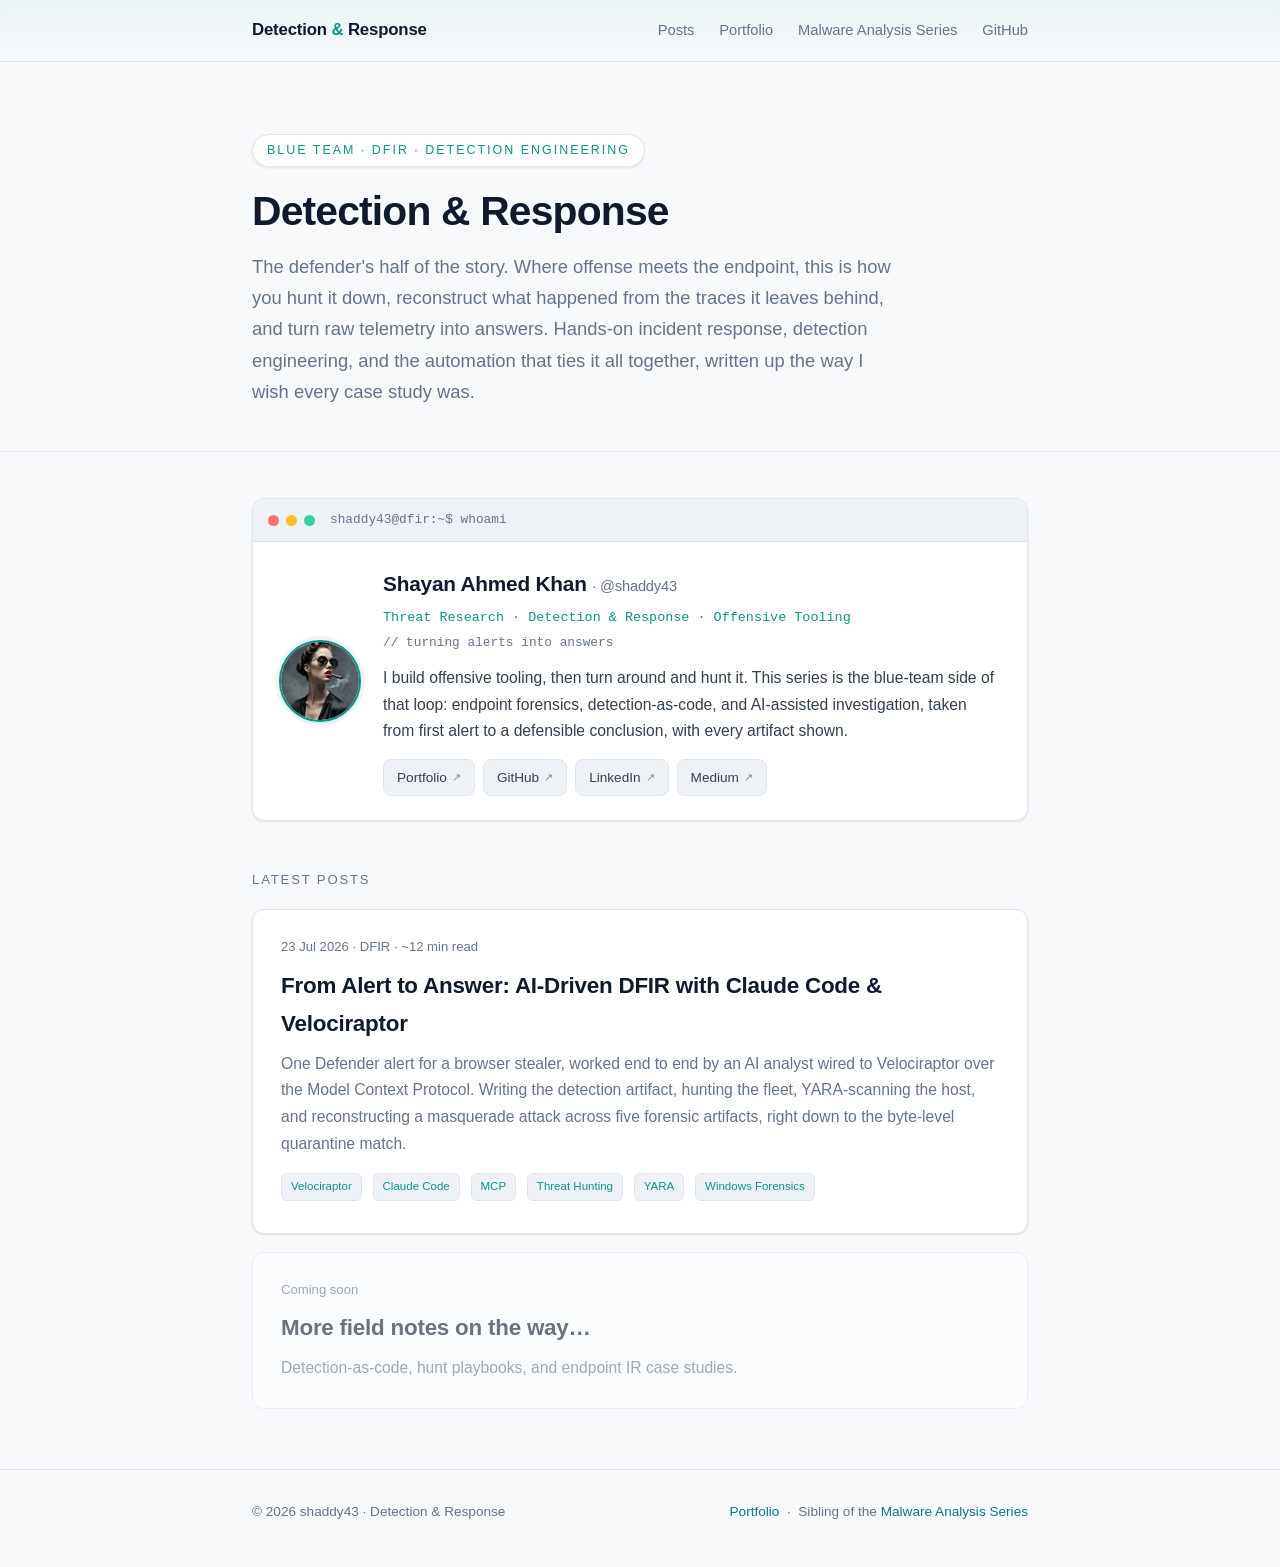
==== index.html @ 951e604f "Detection & Response - initial state" ====
<!DOCTYPE html>
<html lang="en">
<head>
  <meta charset="UTF-8" />
  <meta name="viewport" content="width=device-width, initial-scale=1.0" />
  <title>Detection &amp; Response</title>
  <meta name="description" content="The defender's field notes: hands-on DFIR, threat hunting, and detection engineering, from alert to answer." />
  <link rel="stylesheet" href="assets/style.css" />
  <link rel="icon" href="data:image/svg+xml,%3Csvg xmlns='http://www.w3.org/2000/svg' viewBox='0 0 100 100'%3E%3Ctext y='.9em' font-size='90'%3E%F0%9F%9B%A1%EF%B8%8F%3C/text%3E%3C/svg%3E" />
</head>
<body>
  <header class="site-header">
    <div class="wrap">
      <span class="brand">Detection <span class="dot">&amp;</span> Response</span>
      <nav class="nav">
        <a href="#posts">Posts</a>
        <a href="https://shaddy43.github.io" target="_blank" rel="noopener">Portfolio</a>
        <a href="https://shaddy43.github.io/MalwareAnalysisSeries/" target="_blank" rel="noopener">Malware Analysis Series</a>
        <a href="https://github.com/shaddy43" target="_blank" rel="noopener">GitHub</a>
      </nav>
    </div>
  </header>

  <section class="hero">
    <div class="wrap">
      <span class="eyebrow">Blue Team · DFIR · Detection Engineering</span>
      <h1>Detection &amp; Response</h1>
      <p>
        The defender's half of the story. Where offense meets the endpoint, this is how you hunt it
        down, reconstruct what happened from the traces it leaves behind, and turn raw telemetry into
        answers. Hands-on incident response, detection engineering, and the automation that ties it
        all together, written up the way I wish every case study was.
      </p>
    </div>
  </section>

  <main class="wrap" id="posts">

    <section class="whoami">
      <div class="card">
        <div class="termbar">
          <span class="dot r"></span><span class="dot y"></span><span class="dot gr"></span>
          <span class="label">shaddy43@dfir:~$ whoami</span>
        </div>
        <div class="body">
          <img class="avatar" src="assets/avatar.gif" alt="Animated avatar of shaddy43" width="82" height="82" decoding="async" />
          <div class="who-main">
            <h2 class="name">Shayan Ahmed Khan <span class="handle">· @shaddy43</span></h2>
            <p class="role">Threat Research · Detection &amp; Response · Offensive Tooling</p>
            <p class="tagline">// turning alerts into answers</p>
            <p class="bio">
              I build offensive tooling, then turn around and hunt it. This series is the blue-team
              side of that loop: endpoint forensics, detection-as-code, and AI-assisted investigation,
              taken from first alert to a defensible conclusion, with every artifact shown.
            </p>
            <div class="socials">
              <a class="social" href="https://shaddy43.github.io" target="_blank" rel="noopener">Portfolio <span class="ext">↗</span></a>
              <a class="social" href="https://github.com/shaddy43" target="_blank" rel="noopener">GitHub <span class="ext">↗</span></a>
              <a class="social" href="https://www.linkedin.com/in/shayan-ahmed-khan-517168120/" target="_blank" rel="noopener">LinkedIn <span class="ext">↗</span></a>
              <a class="social" href="https://medium.com/@shaddy43" target="_blank" rel="noopener">Medium <span class="ext">↗</span></a>
            </div>
          </div>
        </div>
      </div>
    </section>

    <p class="section-title">Latest Posts</p>

    <a class="post-card" href="posts/from-alert-to-answer.html">
      <div class="pmeta">23 Jul 2026 · DFIR · ~12 min read</div>
      <h3>From Alert to Answer: AI-Driven DFIR with Claude Code &amp; Velociraptor</h3>
      <p>
        One Defender alert for a browser stealer, worked end to end by an AI analyst wired to
        Velociraptor over the Model Context Protocol. Writing the detection artifact, hunting the
        fleet, YARA-scanning the host, and reconstructing a masquerade attack across five forensic
        artifacts, right down to the byte-level quarantine match.
      </p>
      <div class="tags">
        <span class="tag">Velociraptor</span>
        <span class="tag">Claude Code</span>
        <span class="tag">MCP</span>
        <span class="tag">Threat Hunting</span>
        <span class="tag">YARA</span>
        <span class="tag">Windows Forensics</span>
      </div>
    </a>

    <div class="post-card disabled">
      <div class="pmeta">Coming soon</div>
      <h3>More field notes on the way…</h3>
      <p>Detection-as-code, hunt playbooks, and endpoint IR case studies.</p>
    </div>
  </main>

  <footer class="site-footer">
    <div class="wrap">
      <span>© 2026 shaddy43 · Detection &amp; Response</span>
      <span><a href="https://shaddy43.github.io" target="_blank" rel="noopener">Portfolio</a> &nbsp;·&nbsp; Sibling of the <a href="https://shaddy43.github.io/MalwareAnalysisSeries/" target="_blank" rel="noopener">Malware Analysis Series</a></span>
    </div>
  </footer>
</body>
</html>
---- assets/style.css ----
/* Detection & Response — shared stylesheet (light theme) */
:root {
  --bg:        #f7f9fb;
  --bg-panel:  #ffffff;
  --bg-code:   #eef2f7;
  --border:    #dfe5ec;
  --text:      #33404f;
  --text-dim:  #64748b;
  --heading:   #0f1b2d;
  --accent:    #0d9488;
  --accent-2:  #b45309;
  --red:       #dc2626;
  --green:     #059669;
  --link:      #0e7490;
  --shadow:    0 1px 2px rgba(16,24,40,0.04), 0 1px 3px rgba(16,24,40,0.06);
  --shadow-lg: 0 6px 18px rgba(16,24,40,0.10);
  --radius:    12px;
  --maxw:      820px;
}

* { box-sizing: border-box; }

html { scroll-behavior: smooth; }

body {
  margin: 0;
  background: var(--bg);
  color: var(--text);
  font-family: -apple-system, BlinkMacSystemFont, "Segoe UI", Roboto, Helvetica, Arial, sans-serif;
  font-size: 17px;
  line-height: 1.7;
  -webkit-font-smoothing: antialiased;
}

a { color: var(--link); text-decoration: none; }
a:hover { text-decoration: underline; }
a:focus-visible { outline: 2px solid var(--accent); outline-offset: 2px; border-radius: 3px; }

code, pre, .mono {
  font-family: "JetBrains Mono", "SFMono-Regular", Consolas, "Liberation Mono", Menlo, monospace;
}

/* ---------- Layout ---------- */
.wrap { max-width: var(--maxw); margin: 0 auto; padding: 0 22px; }

.site-header {
  border-bottom: 1px solid var(--border);
  background: linear-gradient(180deg, rgba(13,148,136,0.05), transparent);
  position: sticky; top: 0; z-index: 10;
  backdrop-filter: saturate(180%) blur(8px);
  background-color: rgba(247,249,251,0.85);
}
.site-header .wrap {
  display: flex; align-items: center; justify-content: space-between;
  padding-top: 16px; padding-bottom: 16px;
}
.brand { font-weight: 700; color: var(--heading); letter-spacing: -0.01em; font-size: 1.05rem; }
.brand .dot { color: var(--accent); }
.nav a { color: var(--text-dim); margin-left: 20px; font-size: 0.92rem; }
.nav a:hover { color: var(--accent); text-decoration: none; }

/* ---------- Hero (index) ---------- */
.hero { padding: 72px 0 44px; border-bottom: 1px solid var(--border); }
.eyebrow {
  display: inline-block; font-size: 0.78rem; letter-spacing: 0.16em; text-transform: uppercase;
  color: var(--accent); border: 1px solid var(--border); border-radius: 999px;
  padding: 5px 14px; margin-bottom: 22px; background: var(--bg-panel); box-shadow: var(--shadow);
}
.hero h1 { font-size: 2.55rem; line-height: 1.12; margin: 0 0 16px; color: var(--heading); letter-spacing: -0.02em; text-wrap: balance; }
.hero p { font-size: 1.15rem; color: var(--text-dim); max-width: 640px; margin: 0; }

/* ---------- Whoami ---------- */
.whoami { margin: 46px 0 6px; }
.whoami .card {
  background: var(--bg-panel); border: 1px solid var(--border);
  border-radius: var(--radius); box-shadow: var(--shadow); overflow: hidden;
}
.termbar {
  display: flex; align-items: center; gap: 7px; padding: 10px 15px;
  background: #eef2f7; border-bottom: 1px solid var(--border);
}
.termbar .dot { width: 11px; height: 11px; border-radius: 50%; }
.termbar .r { background: #f87171; }
.termbar .y { background: #fbbf24; }
.termbar .gr { background: #34d399; }
.termbar .label {
  margin-left: 8px; font-family: "JetBrains Mono", "SFMono-Regular", Consolas, monospace;
  font-size: 0.8rem; color: var(--text-dim);
}
.whoami .body { display: flex; gap: 22px; padding: 24px 26px; align-items: center; }
.avatar {
  flex: 0 0 auto; width: 82px; height: 82px; border-radius: 50%;
  object-fit: cover; background: var(--bg-code);
  border: 2px solid var(--accent);
  box-shadow: var(--shadow), 0 0 0 4px rgba(13,148,136,0.08);
}
.who-main { min-width: 0; }
.who-main .name { margin: 0; font-size: 1.3rem; color: var(--heading); letter-spacing: -0.01em; }
.who-main .handle { color: var(--text-dim); font-weight: 500; font-size: 0.92rem; }
.who-main .role {
  margin: 6px 0 2px; color: var(--accent);
  font-family: "JetBrains Mono", "SFMono-Regular", Consolas, monospace; font-size: 0.84rem;
}
.who-main .tagline {
  margin: 0 0 11px; color: var(--text-dim);
  font-family: "JetBrains Mono", "SFMono-Regular", Consolas, monospace; font-size: 0.8rem;
}
.who-main .bio { margin: 0 0 14px; font-size: 0.98rem; color: var(--text); }
.socials { display: flex; flex-wrap: wrap; gap: 8px; }
.social {
  display: inline-flex; align-items: center; gap: 5px; font-size: 0.85rem;
  padding: 6px 13px; border: 1px solid var(--border); border-radius: 8px;
  color: var(--text); background: var(--bg-code);
  transition: border-color .15s ease, color .15s ease, transform .15s ease;
}
.social:hover { border-color: var(--accent); color: var(--accent); text-decoration: none; transform: translateY(-1px); }
.social .ext { opacity: .55; font-size: 0.82em; }
@media (max-width: 640px) {
  .whoami .body { flex-direction: column; align-items: flex-start; gap: 16px; }
}

/* ---------- Post list ---------- */
.section-title {
  font-size: 0.82rem; letter-spacing: 0.14em; text-transform: uppercase; color: var(--text-dim);
  margin: 48px 0 18px;
}
.post-card {
  display: block; background: var(--bg-panel); border: 1px solid var(--border);
  border-radius: var(--radius); padding: 26px 28px; margin-bottom: 18px; box-shadow: var(--shadow);
  transition: border-color .15s ease, transform .15s ease, box-shadow .15s ease;
}
.post-card:hover { border-color: var(--accent); text-decoration: none; transform: translateY(-2px); box-shadow: var(--shadow-lg); }
.post-card .pmeta { font-size: 0.82rem; color: var(--text-dim); margin-bottom: 8px; }
.post-card h3 { margin: 0 0 8px; color: var(--heading); font-size: 1.4rem; letter-spacing: -0.01em; }
.post-card p { margin: 0; color: var(--text-dim); font-size: 0.98rem; }
.post-card.disabled { opacity: 0.6; pointer-events: none; box-shadow: none; }

.tags { margin-top: 14px; }
.tag {
  display: inline-block; font-size: 0.72rem; color: var(--accent);
  border: 1px solid var(--border); border-radius: 6px; padding: 3px 9px;
  margin: 0 6px 6px 0; background: var(--bg-code); font-family: inherit;
}

/* ---------- Article ---------- */
.article { padding: 48px 0 40px; }
.hero-figure {
  margin: 0 0 34px; border-radius: var(--radius); overflow: hidden;
  border: 1px solid var(--border); box-shadow: var(--shadow-lg); line-height: 0;
}
.hero-figure img { display: block; width: 100%; height: auto; }
.fig { margin: 32px 0; }
.fig img {
  display: block; width: 100%; height: auto; background: var(--bg-panel);
  border: 1px solid var(--border); border-radius: var(--radius); box-shadow: var(--shadow);
}
.fig figcaption {
  margin-top: 10px; font-size: 0.85rem; color: var(--text-dim);
  text-align: center; font-style: italic; line-height: 1.5;
}
.article .post-head { margin-bottom: 36px; border-bottom: 1px solid var(--border); padding-bottom: 28px; }
.article .post-head .pmeta { color: var(--text-dim); font-size: 0.9rem; margin-bottom: 14px; }
.article h1 { font-size: 2.2rem; line-height: 1.18; margin: 0 0 10px; color: var(--heading); letter-spacing: -0.02em; text-wrap: balance; }
.article .lede { font-size: 1.12rem; color: var(--text-dim); font-style: italic; margin: 0; }

.article h2 {
  font-size: 1.5rem; color: var(--heading); margin: 46px 0 14px; letter-spacing: -0.01em;
  padding-top: 8px; text-wrap: balance;
}
.article h3 { font-size: 1.18rem; color: var(--accent); margin: 34px 0 12px; }
.article p { margin: 0 0 18px; }
.article ul, .article ol { margin: 0 0 18px; padding-left: 22px; }
.article li { margin-bottom: 8px; }
.article strong { color: var(--heading); }
.article hr { border: none; border-top: 1px solid var(--border); margin: 40px 0; }

/* inline code */
.article :not(pre) > code {
  background: var(--bg-code); border: 1px solid var(--border); border-radius: 5px;
  padding: 1px 6px; font-size: 0.86em; color: #0b7c72;
}

/* code blocks */
.article pre {
  background: var(--bg-code); border: 1px solid var(--border); border-radius: var(--radius);
  padding: 18px 20px; overflow-x: auto; font-size: 0.85rem; line-height: 1.55;
  margin: 0 0 22px; color: #334155;
}
.article pre code { background: none; border: none; padding: 0; color: inherit; }

/* blockquote / callout */
.article blockquote {
  margin: 0 0 22px; padding: 16px 20px; background: var(--bg-panel);
  border: 1px solid var(--border); border-left: 3px solid var(--accent);
  border-radius: 0 var(--radius) var(--radius) 0; color: var(--text); box-shadow: var(--shadow);
}
.article blockquote p:last-child { margin-bottom: 0; }
.callout {
  background: #fffaf2; border: 1px solid #f2e2c9; border-left: 3px solid var(--accent-2);
  border-radius: 0 var(--radius) var(--radius) 0; padding: 16px 20px; margin: 0 0 22px;
}
.callout .label { color: var(--accent-2); font-weight: 700; font-size: 0.82rem; letter-spacing: 0.08em; text-transform: uppercase; }

/* tables */
.table-scroll { overflow-x: auto; margin: 0 0 22px; border-radius: var(--radius); box-shadow: var(--shadow); }
.article table { border-collapse: collapse; width: 100%; font-size: 0.9rem; background: var(--bg-panel); }
.article th, .article td { text-align: left; padding: 9px 13px; border: 1px solid var(--border); }
.article th { background: #f0f4f8; color: var(--heading); font-weight: 600; white-space: nowrap; }
.article td { font-variant-numeric: tabular-nums; }
.article tbody tr:nth-child(even), .article tr:nth-child(even) { background: rgba(16,24,40,0.018); }

.back-link { display: inline-block; margin: 8px 0 0; color: var(--text-dim); font-size: 0.9rem; }
.back-link:hover { color: var(--accent); text-decoration: none; }

/* ---------- Footer ---------- */
.site-footer {
  border-top: 1px solid var(--border); margin-top: 60px; padding: 30px 0 44px;
  color: var(--text-dim); font-size: 0.85rem;
}
.site-footer .wrap { display: flex; justify-content: space-between; flex-wrap: wrap; gap: 10px; }

/* ---------- Responsive ---------- */
@media (max-width: 640px) {
  body { font-size: 16px; }
  .hero h1 { font-size: 2rem; }
  .article h1 { font-size: 1.7rem; }
  .site-header .wrap { flex-direction: column; gap: 10px; align-items: flex-start; }
  .nav a { margin-left: 0; margin-right: 18px; }
}
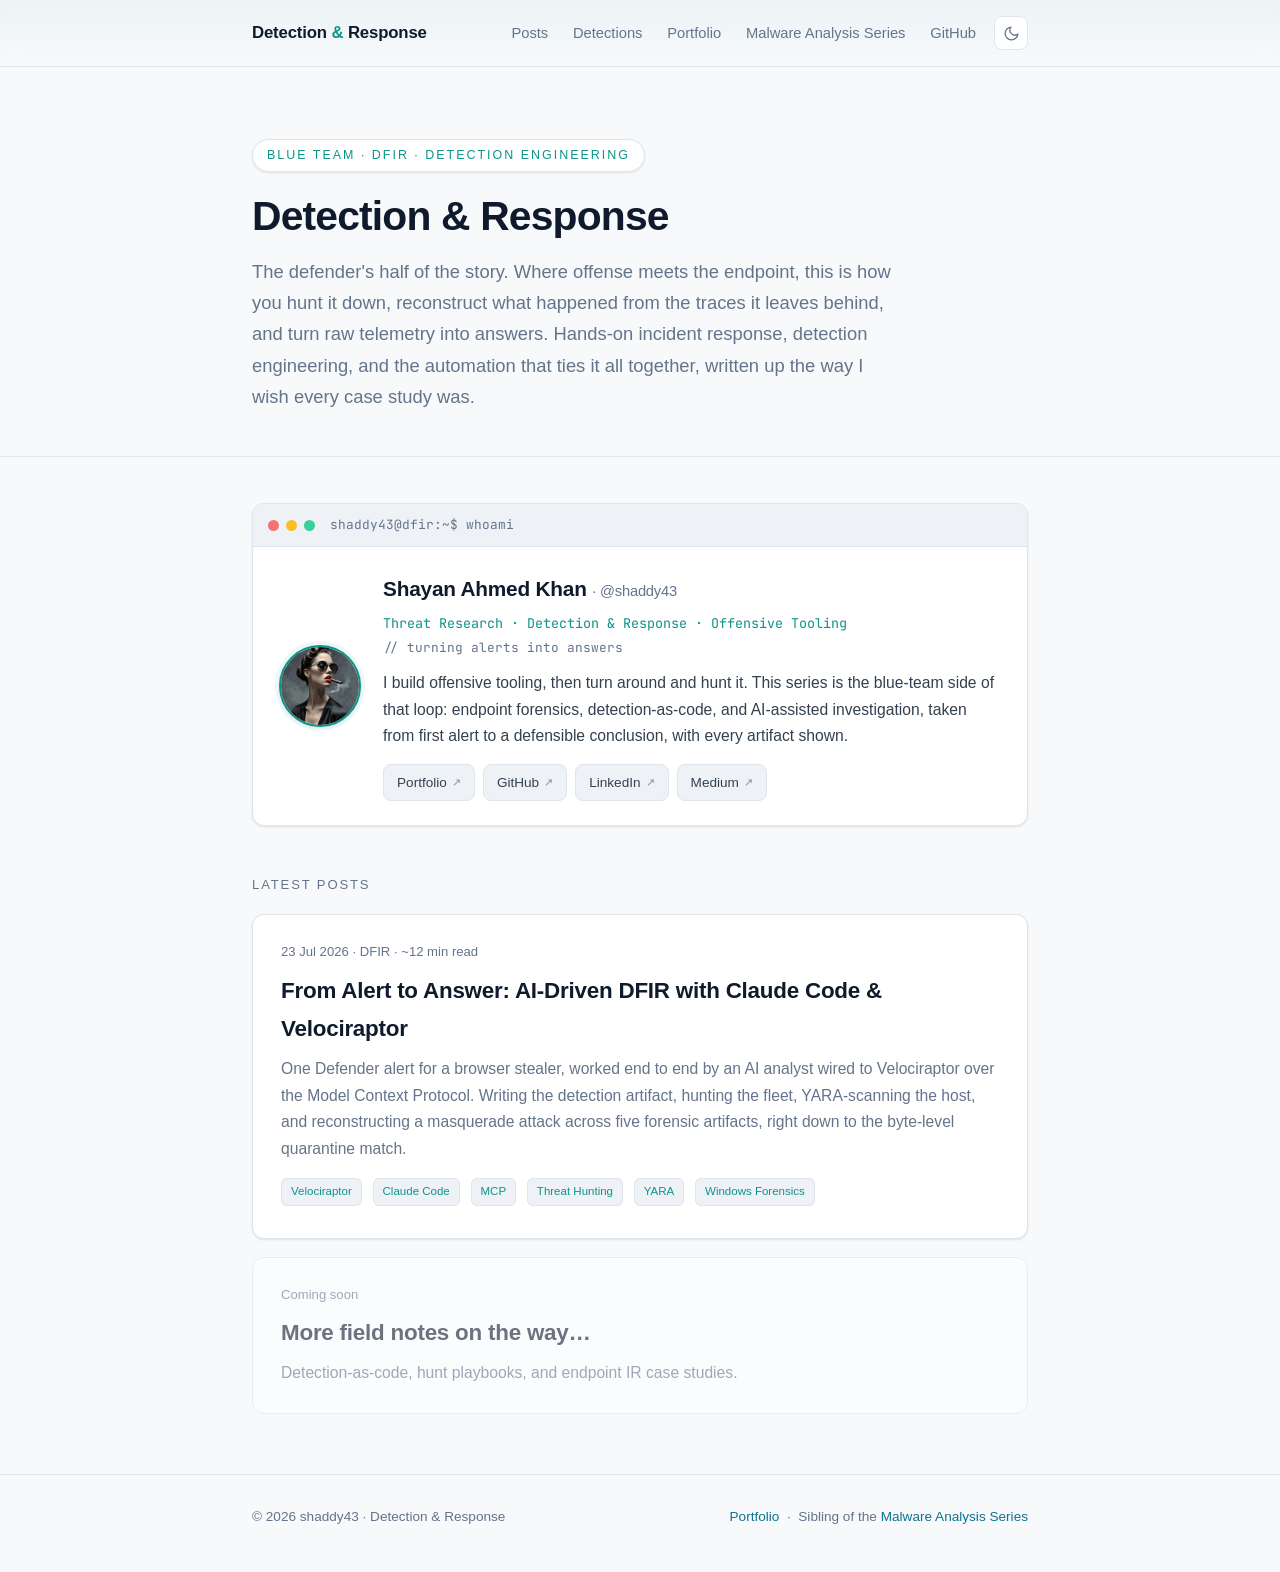
==== commit e0699d9d: "Add dark mode, social metadata, self-hosted font, and detection files Five fixes plus a repository l" ====
--- a/index.html
+++ b/index.html
@@ -5,19 +5,80 @@
   <meta name="viewport" content="width=device-width, initial-scale=1.0" />
   <title>Detection &amp; Response</title>
   <meta name="description" content="The defender's field notes: hands-on DFIR, threat hunting, and detection engineering, from alert to answer." />
-  <link rel="stylesheet" href="assets/style.css" />
+  <meta name="author" content="Shayan Ahmed Khan" />
+  <link rel="canonical" href="https://shaddy43.github.io/DetectionAndResponse/" />
+
+  <!-- Social preview -->
+  <meta property="og:type" content="website" />
+  <meta property="og:site_name" content="Detection &amp; Response" />
+  <meta property="og:title" content="Detection &amp; Response" />
+  <meta property="og:description" content="The defender's field notes: hands-on DFIR, threat hunting, and detection engineering, from alert to answer." />
+  <meta property="og:url" content="https://shaddy43.github.io/DetectionAndResponse/" />
+  <meta property="og:image" content="https://shaddy43.github.io/DetectionAndResponse/assets/img/site/og-cover.png" />
+  <meta property="og:image:alt" content="The detection and response lifecycle: Sigma, YARA, hunts and forensics feeding an AI correlation core, then alert, analyse, contain, eradicate, recover." />
+  <meta property="og:image:width" content="1200" />
+  <meta property="og:image:height" content="630" />
+  <meta property="og:image:type" content="image/png" />
+  <meta name="twitter:card" content="summary_large_image" />
+  <meta name="twitter:title" content="Detection &amp; Response" />
+  <meta name="twitter:description" content="The defender's field notes: hands-on DFIR, threat hunting, and detection engineering, from alert to answer." />
+  <meta name="twitter:image" content="https://shaddy43.github.io/DetectionAndResponse/assets/img/site/og-cover.png" />
+
+  <meta name="theme-color" content="#f7f9fb" media="(prefers-color-scheme: light)" />
+  <meta name="theme-color" content="#0e131a" media="(prefers-color-scheme: dark)" />
+
+  <link rel="preload" href="assets/fonts/jetbrains-mono-latin.woff2" as="font" type="font/woff2" crossorigin />
+  <link rel="stylesheet" href="assets/css/style.css" />
   <link rel="icon" href="data:image/svg+xml,%3Csvg xmlns='http://www.w3.org/2000/svg' viewBox='0 0 100 100'%3E%3Ctext y='.9em' font-size='90'%3E%F0%9F%9B%A1%EF%B8%8F%3C/text%3E%3C/svg%3E" />
+
+  <!-- Applies a saved theme choice before first paint, so there's no flash. -->
+  <script>
+    try {
+      var t = localStorage.getItem('dr-theme');
+      if (t === 'dark' || t === 'light') document.documentElement.setAttribute('data-theme', t);
+    } catch (e) {}
+  </script>
+  <script src="assets/js/site.js" defer></script>
+
+  <script type="application/ld+json">
+  {
+    "@context": "https://schema.org",
+    "@type": "Blog",
+    "name": "Detection & Response",
+    "description": "The defender's field notes: hands-on DFIR, threat hunting, and detection engineering, from alert to answer.",
+    "url": "https://shaddy43.github.io/DetectionAndResponse/",
+    "inLanguage": "en",
+    "author": {
+      "@type": "Person",
+      "name": "Shayan Ahmed Khan",
+      "alternateName": "shaddy43",
+      "url": "https://shaddy43.github.io",
+      "sameAs": [
+        "https://github.com/shaddy43",
+        "https://www.linkedin.com/in/shayan-ahmed-khan-517168120/",
+        "https://medium.com/@shaddy43"
+      ]
+    }
+  }
+  </script>
 </head>
 <body>
   <header class="site-header">
     <div class="wrap">
       <span class="brand">Detection <span class="dot">&amp;</span> Response</span>
-      <nav class="nav">
-        <a href="#posts">Posts</a>
-        <a href="https://shaddy43.github.io" target="_blank" rel="noopener">Portfolio</a>
-        <a href="https://shaddy43.github.io/MalwareAnalysisSeries/" target="_blank" rel="noopener">Malware Analysis Series</a>
-        <a href="https://github.com/shaddy43" target="_blank" rel="noopener">GitHub</a>
-      </nav>
+      <div class="header-right">
+        <nav class="nav" aria-label="Main">
+          <a href="#posts">Posts</a>
+          <a href="https://github.com/shaddy43/DetectionAndResponse/tree/main/detections" target="_blank" rel="noopener">Detections</a>
+          <a href="https://shaddy43.github.io" target="_blank" rel="noopener">Portfolio</a>
+          <a href="https://shaddy43.github.io/MalwareAnalysisSeries/" target="_blank" rel="noopener">Malware Analysis Series</a>
+          <a href="https://github.com/shaddy43" target="_blank" rel="noopener">GitHub</a>
+        </nav>
+        <button class="theme-toggle" type="button" aria-label="Switch to dark theme">
+          <svg class="icon-moon" viewBox="0 0 24 24" aria-hidden="true"><path d="M21 12.8A9 9 0 1 1 11.2 3a7 7 0 0 0 9.8 9.8z"/></svg>
+          <svg class="icon-sun" viewBox="0 0 24 24" aria-hidden="true"><circle cx="12" cy="12" r="4"/><path d="M12 2v2M12 20v2M4.9 4.9l1.4 1.4M17.7 17.7l1.4 1.4M2 12h2M20 12h2M4.9 19.1l1.4-1.4M17.7 6.3l1.4-1.4"/></svg>
+        </button>
+      </div>
     </div>
   </header>
 
@@ -34,7 +95,7 @@
     </div>
   </section>
 
-  <main class="wrap" id="posts">
+  <main class="wrap">
 
     <section class="whoami">
       <div class="card">
@@ -43,7 +104,7 @@
           <span class="label">shaddy43@dfir:~$ whoami</span>
         </div>
         <div class="body">
-          <img class="avatar" src="assets/avatar.gif" alt="Animated avatar of shaddy43" width="82" height="82" decoding="async" />
+          <img class="avatar" src="assets/img/site/avatar.gif" alt="Animated avatar of shaddy43" width="82" height="82" decoding="async" />
           <div class="who-main">
             <h2 class="name">Shayan Ahmed Khan <span class="handle">· @shaddy43</span></h2>
             <p class="role">Threat Research · Detection &amp; Response · Offensive Tooling</p>
@@ -64,10 +125,10 @@
       </div>
     </section>
 
-    <p class="section-title">Latest Posts</p>
+    <p class="section-title" id="posts">Latest Posts</p>
 
     <a class="post-card" href="posts/from-alert-to-answer.html">
-      <div class="pmeta">23 Jul 2026 · DFIR · ~12 min read</div>
+      <div class="pmeta"><time datetime="2026-07-23">23 Jul 2026</time> · DFIR · ~12 min read</div>
       <h3>From Alert to Answer: AI-Driven DFIR with Claude Code &amp; Velociraptor</h3>
       <p>
         One Defender alert for a browser stealer, worked end to end by an AI analyst wired to
--- a/assets/css/style.css
+++ b/assets/css/style.css
@@ -0,0 +1,392 @@
+/* Detection & Response — shared stylesheet */
+
+/* ---------- Fonts ---------- */
+/* JetBrains Mono, self-hosted variable subset (400–700 on one axis). */
+@font-face {
+  font-family: "JetBrains Mono";
+  font-style: normal;
+  font-weight: 400 700;
+  font-display: swap;
+  src: url("../fonts/jetbrains-mono-latin.woff2") format("woff2");
+  unicode-range: U+0000-00FF, U+0131, U+0152-0153, U+02BB-02BC, U+02C6, U+02DA, U+02DC,
+                 U+0304, U+0308, U+0329, U+2000-206F, U+20AC, U+2122, U+2191, U+2193,
+                 U+2212, U+2215, U+FEFF, U+FFFD;
+}
+@font-face {
+  font-family: "JetBrains Mono";
+  font-style: normal;
+  font-weight: 400 700;
+  font-display: swap;
+  src: url("../fonts/jetbrains-mono-latin-ext.woff2") format("woff2");
+  unicode-range: U+0100-02BA, U+02BD-02C5, U+02C7-02CC, U+02CE-02D7, U+02DD-02FF, U+0304,
+                 U+0308, U+0329, U+1D00-1DBF, U+1E00-1E9F, U+1EF2-1EFF, U+2020, U+20A0-20AB,
+                 U+20AD-20C0, U+2113, U+2C60-2C7F, U+A720-A7FF;
+}
+
+/* ---------- Theme tokens ---------- */
+:root {
+  --bg:        #f7f9fb;
+  --bg-panel:  #ffffff;
+  --bg-code:   #eef2f7;
+  --bg-termbar:#eef2f7;
+  --bg-thead:  #f0f4f8;
+  --border:    #dfe5ec;
+  --text:      #33404f;
+  --text-dim:  #64748b;
+  --heading:   #0f1b2d;
+  --accent:    #0d9488;
+  --accent-2:  #b45309;
+  --red:       #dc2626;
+  --green:     #059669;
+  --link:      #0e7490;
+  --code-ink:  #334155;
+  --code-inline: #0b7c72;
+  --callout-bg:     #fffaf2;
+  --callout-border: #f2e2c9;
+  --header-bg: rgba(247,249,251,0.85);
+  --stripe:    rgba(16,24,40,0.018);
+  --shadow:    0 1px 2px rgba(16,24,40,0.04), 0 1px 3px rgba(16,24,40,0.06);
+  --shadow-lg: 0 6px 18px rgba(16,24,40,0.10);
+  --radius:    12px;
+  --maxw:      820px;
+  --mono:      "JetBrains Mono", "SFMono-Regular", Consolas, "Liberation Mono", Menlo, monospace;
+  color-scheme: light;
+}
+
+/* Dark palette. Applied when the visitor's OS asks for dark, unless they have
+   explicitly chosen light via the header toggle (html[data-theme="light"]). */
+@media (prefers-color-scheme: dark) {
+  :root:not([data-theme="light"]) {
+    --bg:        #0e131a;
+    --bg-panel:  #151c26;
+    --bg-code:   #111823;
+    --bg-termbar:#1b2431;
+    --bg-thead:  #1b2431;
+    --border:    #26313f;
+    --text:      #c2ccd8;
+    --text-dim:  #8b98a8;
+    --heading:   #eef3f9;
+    --accent:    #2dd4bf;
+    --accent-2:  #fbbf24;
+    --red:       #f87171;
+    --green:     #34d399;
+    --link:      #5eead4;
+    --code-ink:  #c2ccd8;
+    --code-inline: #5eead4;
+    --callout-bg:     #1e1a12;
+    --callout-border: #4a3b1d;
+    --header-bg: rgba(14,19,26,0.85);
+    --stripe:    rgba(255,255,255,0.022);
+    --shadow:    0 1px 2px rgba(0,0,0,0.30), 0 1px 3px rgba(0,0,0,0.36);
+    --shadow-lg: 0 6px 18px rgba(0,0,0,0.45);
+    color-scheme: dark;
+  }
+}
+
+/* Same palette, forced on by the toggle regardless of OS preference. */
+:root[data-theme="dark"] {
+  --bg:        #0e131a;
+  --bg-panel:  #151c26;
+  --bg-code:   #111823;
+  --bg-termbar:#1b2431;
+  --bg-thead:  #1b2431;
+  --border:    #26313f;
+  --text:      #c2ccd8;
+  --text-dim:  #8b98a8;
+  --heading:   #eef3f9;
+  --accent:    #2dd4bf;
+  --accent-2:  #fbbf24;
+  --red:       #f87171;
+  --green:     #34d399;
+  --link:      #5eead4;
+  --code-ink:  #c2ccd8;
+  --code-inline: #5eead4;
+  --callout-bg:     #1e1a12;
+  --callout-border: #4a3b1d;
+  --header-bg: rgba(14,19,26,0.85);
+  --stripe:    rgba(255,255,255,0.022);
+  --shadow:    0 1px 2px rgba(0,0,0,0.30), 0 1px 3px rgba(0,0,0,0.36);
+  --shadow-lg: 0 6px 18px rgba(0,0,0,0.45);
+  color-scheme: dark;
+}
+
+* { box-sizing: border-box; }
+
+html { scroll-behavior: smooth; }
+
+body {
+  margin: 0;
+  background: var(--bg);
+  color: var(--text);
+  font-family: -apple-system, BlinkMacSystemFont, "Segoe UI", Roboto, Helvetica, Arial, sans-serif;
+  font-size: 17px;
+  line-height: 1.7;
+  -webkit-font-smoothing: antialiased;
+}
+
+a { color: var(--link); text-decoration: none; }
+a:hover { text-decoration: underline; }
+a:focus-visible { outline: 2px solid var(--accent); outline-offset: 2px; border-radius: 3px; }
+
+code, pre, .mono {
+  font-family: var(--mono);
+}
+
+/* ---------- Layout ---------- */
+.wrap { max-width: var(--maxw); margin: 0 auto; padding: 0 22px; }
+
+.site-header {
+  border-bottom: 1px solid var(--border);
+  background: linear-gradient(180deg, rgba(13,148,136,0.05), transparent);
+  position: sticky; top: 0; z-index: 10;
+  backdrop-filter: saturate(180%) blur(8px);
+  background-color: var(--header-bg);
+}
+.site-header .wrap {
+  display: flex; align-items: center; justify-content: space-between;
+  padding-top: 16px; padding-bottom: 16px;
+}
+.brand { font-weight: 700; color: var(--heading); letter-spacing: -0.01em; font-size: 1.05rem; }
+.brand .dot { color: var(--accent); }
+.nav a { color: var(--text-dim); margin-left: 20px; font-size: 0.92rem; }
+.nav a:hover { color: var(--accent); text-decoration: none; }
+
+/* ---------- Hero (index) ---------- */
+.hero { padding: 72px 0 44px; border-bottom: 1px solid var(--border); }
+.eyebrow {
+  display: inline-block; font-size: 0.78rem; letter-spacing: 0.16em; text-transform: uppercase;
+  color: var(--accent); border: 1px solid var(--border); border-radius: 999px;
+  padding: 5px 14px; margin-bottom: 22px; background: var(--bg-panel); box-shadow: var(--shadow);
+}
+.hero h1 { font-size: 2.55rem; line-height: 1.12; margin: 0 0 16px; color: var(--heading); letter-spacing: -0.02em; text-wrap: balance; }
+.hero p { font-size: 1.15rem; color: var(--text-dim); max-width: 640px; margin: 0; }
+
+/* ---------- Whoami ---------- */
+.whoami { margin: 46px 0 6px; }
+.whoami .card {
+  background: var(--bg-panel); border: 1px solid var(--border);
+  border-radius: var(--radius); box-shadow: var(--shadow); overflow: hidden;
+}
+.termbar {
+  display: flex; align-items: center; gap: 7px; padding: 10px 15px;
+  background: var(--bg-termbar); border-bottom: 1px solid var(--border);
+}
+.termbar .dot { width: 11px; height: 11px; border-radius: 50%; }
+.termbar .r { background: #f87171; }
+.termbar .y { background: #fbbf24; }
+.termbar .gr { background: #34d399; }
+.termbar .label {
+  margin-left: 8px; font-family: var(--mono);
+  font-size: 0.8rem; color: var(--text-dim);
+}
+.whoami .body { display: flex; gap: 22px; padding: 24px 26px; align-items: center; }
+.avatar {
+  flex: 0 0 auto; width: 82px; height: 82px; border-radius: 50%;
+  object-fit: cover; background: var(--bg-code);
+  border: 2px solid var(--accent);
+  box-shadow: var(--shadow), 0 0 0 4px rgba(13,148,136,0.08);
+}
+.who-main { min-width: 0; }
+.who-main .name { margin: 0; font-size: 1.3rem; color: var(--heading); letter-spacing: -0.01em; }
+.who-main .handle { color: var(--text-dim); font-weight: 500; font-size: 0.92rem; }
+.who-main .role {
+  margin: 6px 0 2px; color: var(--accent);
+  font-family: var(--mono); font-size: 0.84rem;
+}
+.who-main .tagline {
+  margin: 0 0 11px; color: var(--text-dim);
+  font-family: var(--mono); font-size: 0.8rem;
+}
+.who-main .bio { margin: 0 0 14px; font-size: 0.98rem; color: var(--text); }
+.socials { display: flex; flex-wrap: wrap; gap: 8px; }
+.social {
+  display: inline-flex; align-items: center; gap: 5px; font-size: 0.85rem;
+  padding: 6px 13px; border: 1px solid var(--border); border-radius: 8px;
+  color: var(--text); background: var(--bg-code);
+  transition: border-color .15s ease, color .15s ease, transform .15s ease;
+}
+.social:hover { border-color: var(--accent); color: var(--accent); text-decoration: none; transform: translateY(-1px); }
+.social .ext { opacity: .55; font-size: 0.82em; }
+@media (max-width: 640px) {
+  .whoami .body { flex-direction: column; align-items: flex-start; gap: 16px; }
+}
+
+/* ---------- Post list ---------- */
+.section-title {
+  font-size: 0.82rem; letter-spacing: 0.14em; text-transform: uppercase; color: var(--text-dim);
+  margin: 48px 0 18px; scroll-margin-top: 90px;
+}
+.post-card {
+  display: block; background: var(--bg-panel); border: 1px solid var(--border);
+  border-radius: var(--radius); padding: 26px 28px; margin-bottom: 18px; box-shadow: var(--shadow);
+  transition: border-color .15s ease, transform .15s ease, box-shadow .15s ease;
+}
+.post-card:hover { border-color: var(--accent); text-decoration: none; transform: translateY(-2px); box-shadow: var(--shadow-lg); }
+.post-card .pmeta { font-size: 0.82rem; color: var(--text-dim); margin-bottom: 8px; }
+.post-card h3 { margin: 0 0 8px; color: var(--heading); font-size: 1.4rem; letter-spacing: -0.01em; }
+.post-card p { margin: 0; color: var(--text-dim); font-size: 0.98rem; }
+.post-card.disabled { opacity: 0.6; pointer-events: none; box-shadow: none; }
+
+.tags { margin-top: 14px; }
+.tag {
+  display: inline-block; font-size: 0.72rem; color: var(--accent);
+  border: 1px solid var(--border); border-radius: 6px; padding: 3px 9px;
+  margin: 0 6px 6px 0; background: var(--bg-code); font-family: inherit;
+}
+
+/* ---------- Article ---------- */
+.article { padding: 48px 0 40px; }
+.hero-figure {
+  margin: 0 0 34px; border-radius: var(--radius); overflow: hidden;
+  border: 1px solid var(--border); box-shadow: var(--shadow-lg); line-height: 0;
+}
+.hero-figure img { display: block; width: 100%; height: auto; }
+.fig { margin: 32px 0; }
+.fig img {
+  display: block; width: 100%; height: auto; background: var(--bg-panel);
+  border: 1px solid var(--border); border-radius: var(--radius); box-shadow: var(--shadow);
+}
+.fig figcaption {
+  margin-top: 10px; font-size: 0.85rem; color: var(--text-dim);
+  text-align: center; font-style: italic; line-height: 1.5;
+}
+.article .post-head { margin-bottom: 36px; border-bottom: 1px solid var(--border); padding-bottom: 28px; }
+.article .post-head .pmeta { color: var(--text-dim); font-size: 0.9rem; margin-bottom: 14px; }
+.article h1 { font-size: 2.2rem; line-height: 1.18; margin: 0 0 10px; color: var(--heading); letter-spacing: -0.02em; text-wrap: balance; }
+.article .lede { font-size: 1.12rem; color: var(--text-dim); font-style: italic; margin: 0; }
+
+.article h2 {
+  font-size: 1.5rem; color: var(--heading); margin: 46px 0 14px; letter-spacing: -0.01em;
+  padding-top: 8px; text-wrap: balance;
+}
+.article h3 { font-size: 1.18rem; color: var(--accent); margin: 34px 0 12px; }
+.article p { margin: 0 0 18px; }
+.article ul, .article ol { margin: 0 0 18px; padding-left: 22px; }
+.article li { margin-bottom: 8px; }
+.article strong { color: var(--heading); }
+.article hr { border: none; border-top: 1px solid var(--border); margin: 40px 0; }
+
+/* inline code */
+.article :not(pre) > code {
+  background: var(--bg-code); border: 1px solid var(--border); border-radius: 5px;
+  padding: 1px 6px; font-size: 0.86em; color: var(--code-inline);
+}
+
+/* code blocks */
+.article pre {
+  background: var(--bg-code); border: 1px solid var(--border); border-radius: var(--radius);
+  padding: 18px 20px; overflow-x: auto; font-size: 0.85rem; line-height: 1.55;
+  margin: 0 0 22px; color: var(--code-ink);
+}
+.article pre code { background: none; border: none; padding: 0; color: inherit; }
+
+/* blockquote / callout */
+.article blockquote {
+  margin: 0 0 22px; padding: 16px 20px; background: var(--bg-panel);
+  border: 1px solid var(--border); border-left: 3px solid var(--accent);
+  border-radius: 0 var(--radius) var(--radius) 0; color: var(--text); box-shadow: var(--shadow);
+}
+.article blockquote p:last-child { margin-bottom: 0; }
+.callout {
+  background: var(--callout-bg); border: 1px solid var(--callout-border); border-left: 3px solid var(--accent-2);
+  border-radius: 0 var(--radius) var(--radius) 0; padding: 16px 20px; margin: 0 0 22px;
+}
+.callout .label { color: var(--accent-2); font-weight: 700; font-size: 0.82rem; letter-spacing: 0.08em; text-transform: uppercase; }
+
+/* tables */
+.table-scroll { overflow-x: auto; margin: 0 0 22px; border-radius: var(--radius); box-shadow: var(--shadow); }
+.article table { border-collapse: collapse; width: 100%; font-size: 0.9rem; background: var(--bg-panel); }
+.article th, .article td { text-align: left; padding: 9px 13px; border: 1px solid var(--border); }
+.article th { background: var(--bg-thead); color: var(--heading); font-weight: 600; white-space: nowrap; }
+.article td { font-variant-numeric: tabular-nums; }
+.article tbody tr:nth-child(even), .article tr:nth-child(even) { background: var(--stripe); }
+
+.back-link { display: inline-block; margin: 8px 0 0; color: var(--text-dim); font-size: 0.9rem; }
+.back-link:hover { color: var(--accent); text-decoration: none; }
+
+/* ---------- Footer ---------- */
+.site-footer {
+  border-top: 1px solid var(--border); margin-top: 60px; padding: 30px 0 44px;
+  color: var(--text-dim); font-size: 0.85rem;
+}
+.site-footer .wrap { display: flex; justify-content: space-between; flex-wrap: wrap; gap: 10px; }
+
+/* ---------- Theme toggle ---------- */
+.header-right { display: flex; align-items: center; gap: 4px; }
+.theme-toggle {
+  display: inline-flex; align-items: center; justify-content: center;
+  width: 34px; height: 34px; margin-left: 14px; padding: 0;
+  background: var(--bg-panel); border: 1px solid var(--border); border-radius: 8px;
+  color: var(--text-dim); cursor: pointer; line-height: 0;
+  transition: border-color .15s ease, color .15s ease;
+}
+.theme-toggle:hover { border-color: var(--accent); color: var(--accent); }
+.theme-toggle:focus-visible { outline: 2px solid var(--accent); outline-offset: 2px; }
+.theme-toggle svg { width: 17px; height: 17px; fill: none; stroke: currentColor; stroke-width: 1.8; stroke-linecap: round; stroke-linejoin: round; }
+/* Show the icon for the theme you'd switch *to*. */
+.theme-toggle .icon-moon { display: block; }
+.theme-toggle .icon-sun  { display: none; }
+@media (prefers-color-scheme: dark) {
+  :root:not([data-theme="light"]) .theme-toggle .icon-moon { display: none; }
+  :root:not([data-theme="light"]) .theme-toggle .icon-sun  { display: block; }
+}
+:root[data-theme="dark"] .theme-toggle .icon-moon { display: none; }
+:root[data-theme="dark"] .theme-toggle .icon-sun  { display: block; }
+:root[data-theme="light"] .theme-toggle .icon-moon { display: block; }
+:root[data-theme="light"] .theme-toggle .icon-sun  { display: none; }
+
+/* ---------- Code blocks with copy button ---------- */
+.code-block { position: relative; }
+.code-block > pre { margin-bottom: 0; }
+.copy-btn {
+  position: absolute; top: 8px; right: 8px;
+  padding: 4px 10px; font-family: var(--mono); font-size: 0.72rem;
+  color: var(--text-dim); background: var(--bg-panel);
+  border: 1px solid var(--border); border-radius: 6px; cursor: pointer;
+  opacity: 0; transition: opacity .15s ease, color .15s ease, border-color .15s ease;
+}
+.code-block:hover .copy-btn, .copy-btn:focus-visible { opacity: 1; }
+.copy-btn:hover { color: var(--accent); border-color: var(--accent); }
+.copy-btn:focus-visible { outline: 2px solid var(--accent); outline-offset: 2px; }
+.copy-btn.copied { color: var(--green); border-color: var(--green); opacity: 1; }
+@media (hover: none) { .copy-btn { opacity: 1; } }
+
+/* ---------- Detection file links ---------- */
+.detection-links {
+  display: flex; flex-wrap: wrap; gap: 10px; align-items: center;
+  margin: 0 0 22px; padding: 14px 16px;
+  background: var(--bg-panel); border: 1px solid var(--border);
+  border-left: 3px solid var(--accent); border-radius: 0 var(--radius) var(--radius) 0;
+}
+.detection-links .dl-label {
+  font-family: var(--mono); font-size: 0.72rem; letter-spacing: 0.08em;
+  text-transform: uppercase; color: var(--text-dim); width: 100%;
+}
+.detection-links a {
+  display: inline-flex; align-items: center; gap: 6px;
+  font-family: var(--mono); font-size: 0.8rem;
+  padding: 6px 12px; border: 1px solid var(--border); border-radius: 8px;
+  background: var(--bg-code); color: var(--text);
+  transition: border-color .15s ease, color .15s ease;
+}
+.detection-links a:hover { border-color: var(--accent); color: var(--accent); text-decoration: none; }
+
+/* ---------- Responsive ---------- */
+@media (max-width: 640px) {
+  body { font-size: 16px; }
+  .hero h1 { font-size: 2rem; }
+  .article h1 { font-size: 1.7rem; }
+  .site-header { position: static; }
+  .site-header .wrap { flex-direction: column; gap: 10px; align-items: flex-start; }
+  .header-right { flex-wrap: wrap; }
+  .nav a { margin-left: 0; margin-right: 18px; }
+  .theme-toggle { margin-left: 0; }
+}
+
+/* ---------- Print ---------- */
+@media print {
+  .site-header, .site-footer, .copy-btn, .theme-toggle, .back-link { display: none; }
+  body { font-size: 11pt; background: #fff; color: #000; }
+  .article pre, .article table { break-inside: avoid; }
+  .fig { break-inside: avoid; }
+}
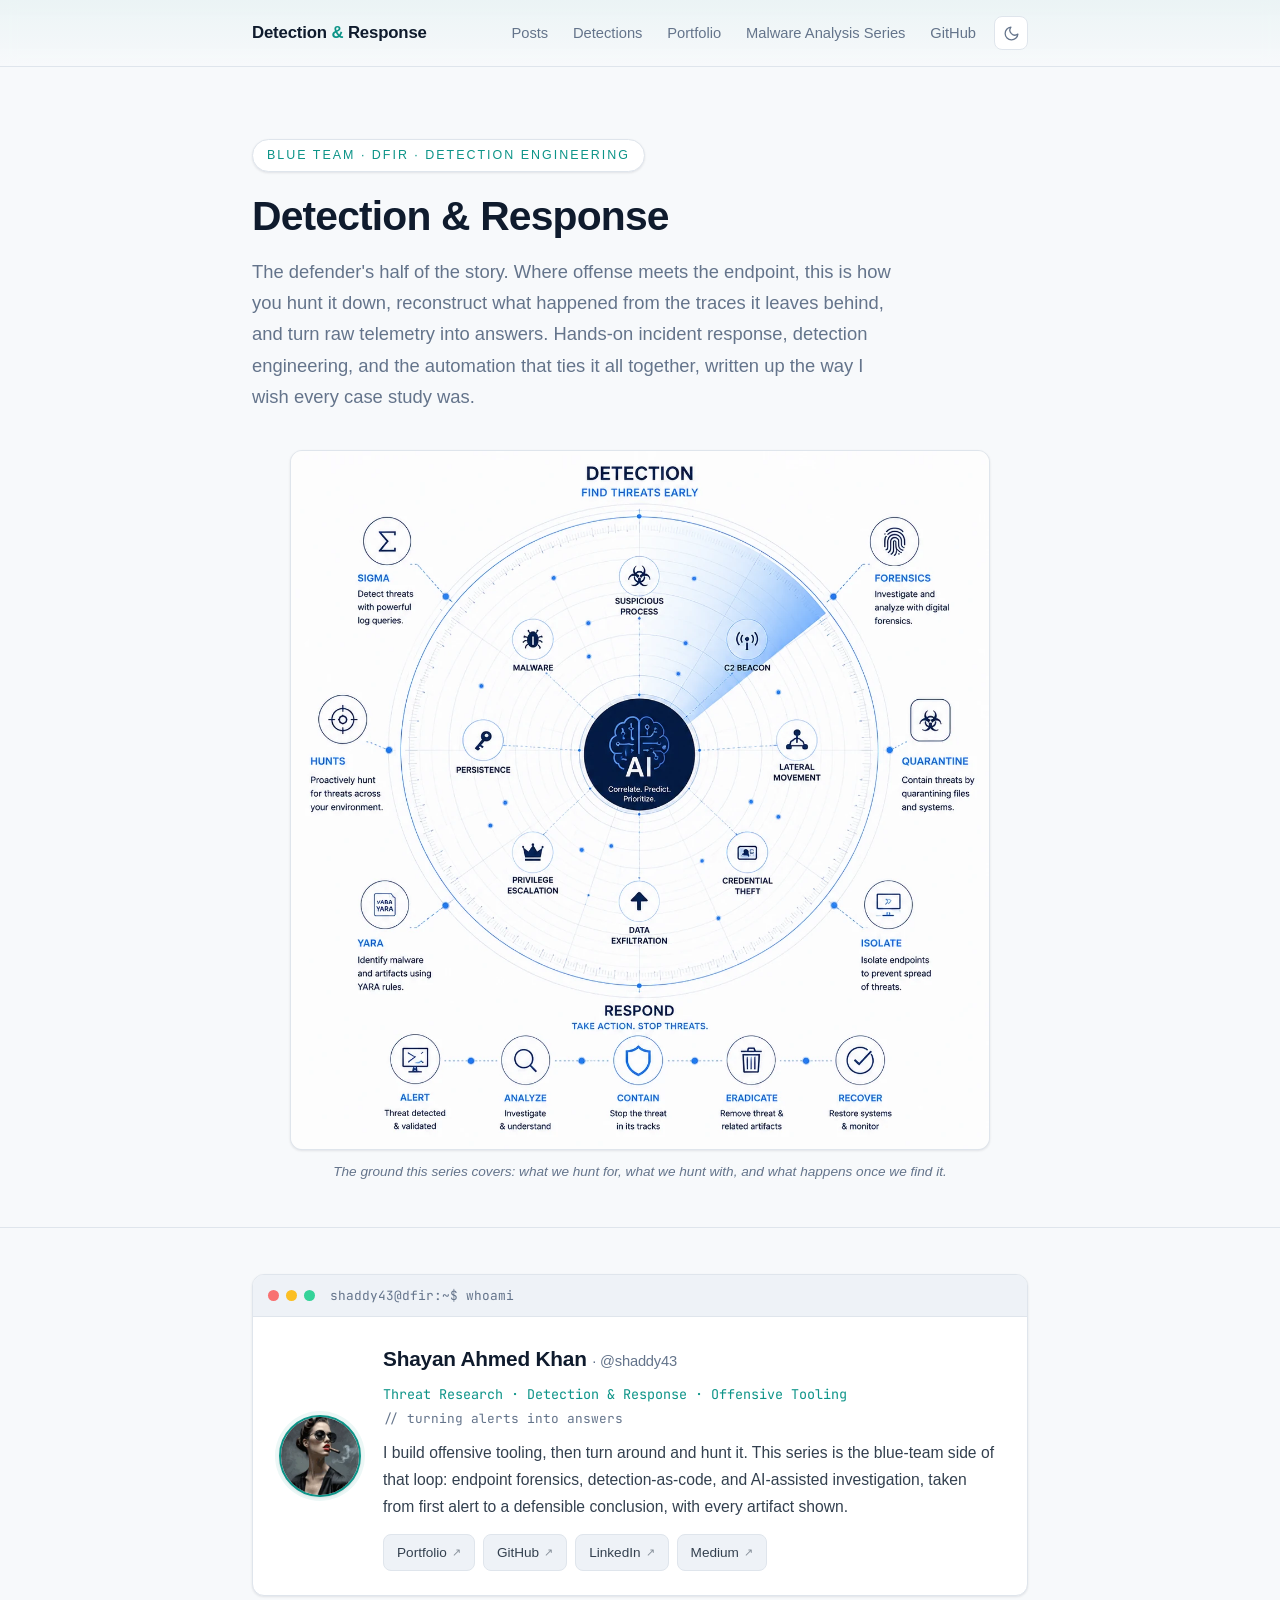
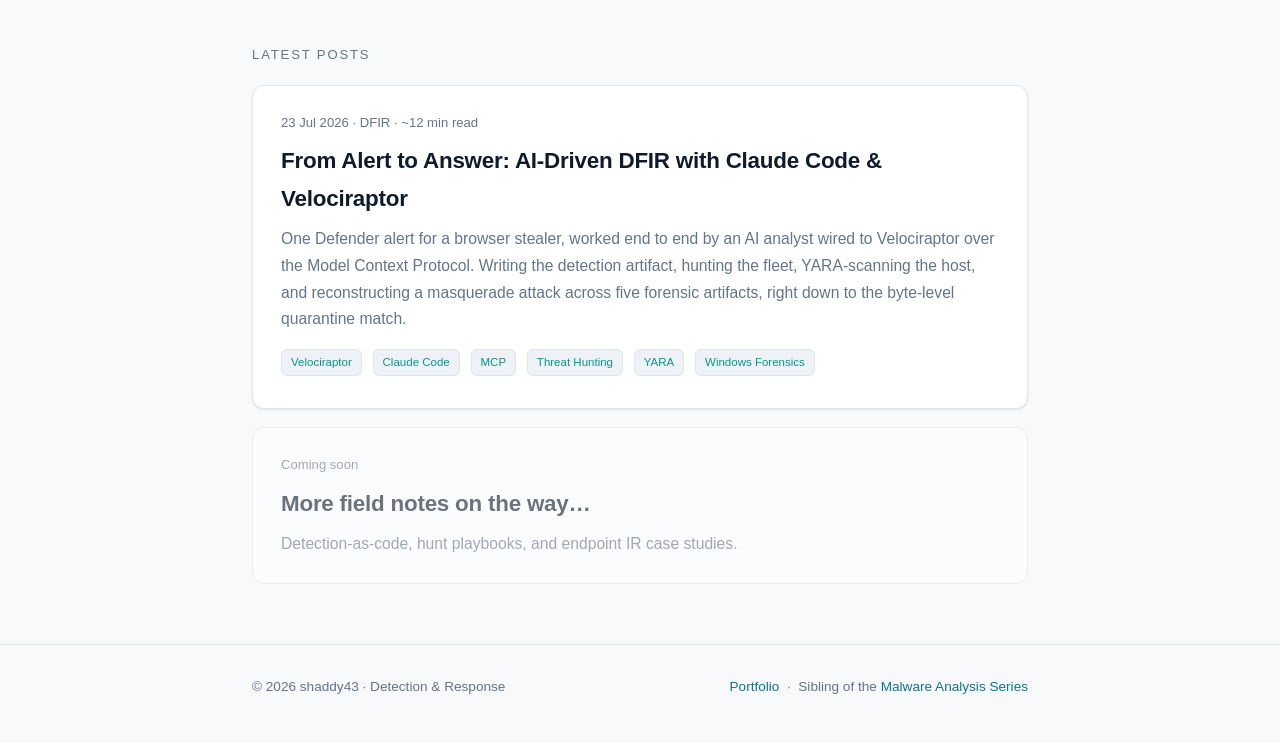
==== commit f9a64e70: "Convert images to WebP and feature the cover artwork on the index Page image weight drops from 2169 " ====
--- a/index.html
+++ b/index.html
@@ -92,6 +92,12 @@
         answers. Hands-on incident response, detection engineering, and the automation that ties it
         all together, written up the way I wish every case study was.
       </p>
+      <figure class="cover-figure">
+        <img src="assets/img/site/cover.webp"
+             alt="The detection and response lifecycle: Sigma, YARA, hunts and forensics feeding an AI correlation core, surrounded by the threats it looks for, then the response chain — alert, analyse, contain, eradicate, recover."
+             width="1254" height="1254" fetchpriority="high" />
+        <figcaption>The ground this series covers: what we hunt for, what we hunt with, and what happens once we find it.</figcaption>
+      </figure>
     </div>
   </section>
 
@@ -104,7 +110,7 @@
           <span class="label">shaddy43@dfir:~$ whoami</span>
         </div>
         <div class="body">
-          <img class="avatar" src="assets/img/site/avatar.gif" alt="Animated avatar of shaddy43" width="82" height="82" decoding="async" />
+          <img class="avatar" src="assets/img/site/avatar.webp" alt="Animated avatar of shaddy43" width="82" height="82" decoding="async" />
           <div class="who-main">
             <h2 class="name">Shayan Ahmed Khan <span class="handle">· @shaddy43</span></h2>
             <p class="role">Threat Research · Detection &amp; Response · Offensive Tooling</p>
--- a/assets/css/style.css
+++ b/assets/css/style.css
@@ -161,6 +161,20 @@
 .hero h1 { font-size: 2.55rem; line-height: 1.12; margin: 0 0 16px; color: var(--heading); letter-spacing: -0.02em; text-wrap: balance; }
 .hero p { font-size: 1.15rem; color: var(--text-dim); max-width: 640px; margin: 0; }
 
+/* Cover artwork under the hero copy. The art has its own near-white background,
+   so it sits on a permanently light plate — in dark mode that reads as a
+   deliberate light surface rather than a glaring white square. */
+.cover-figure { margin: 38px auto 0; max-width: 700px; }
+.cover-figure img {
+  display: block; width: 100%; height: auto; background: #fdfdfe;
+  border: 1px solid var(--border); border-radius: var(--radius); box-shadow: var(--shadow);
+}
+.cover-figure figcaption {
+  margin-top: 12px; font-size: 0.85rem; color: var(--text-dim);
+  text-align: center; font-style: italic; line-height: 1.5;
+}
+@media (max-width: 640px) { .cover-figure { margin-top: 28px; } }
+
 /* ---------- Whoami ---------- */
 .whoami { margin: 46px 0 6px; }
 .whoami .card {
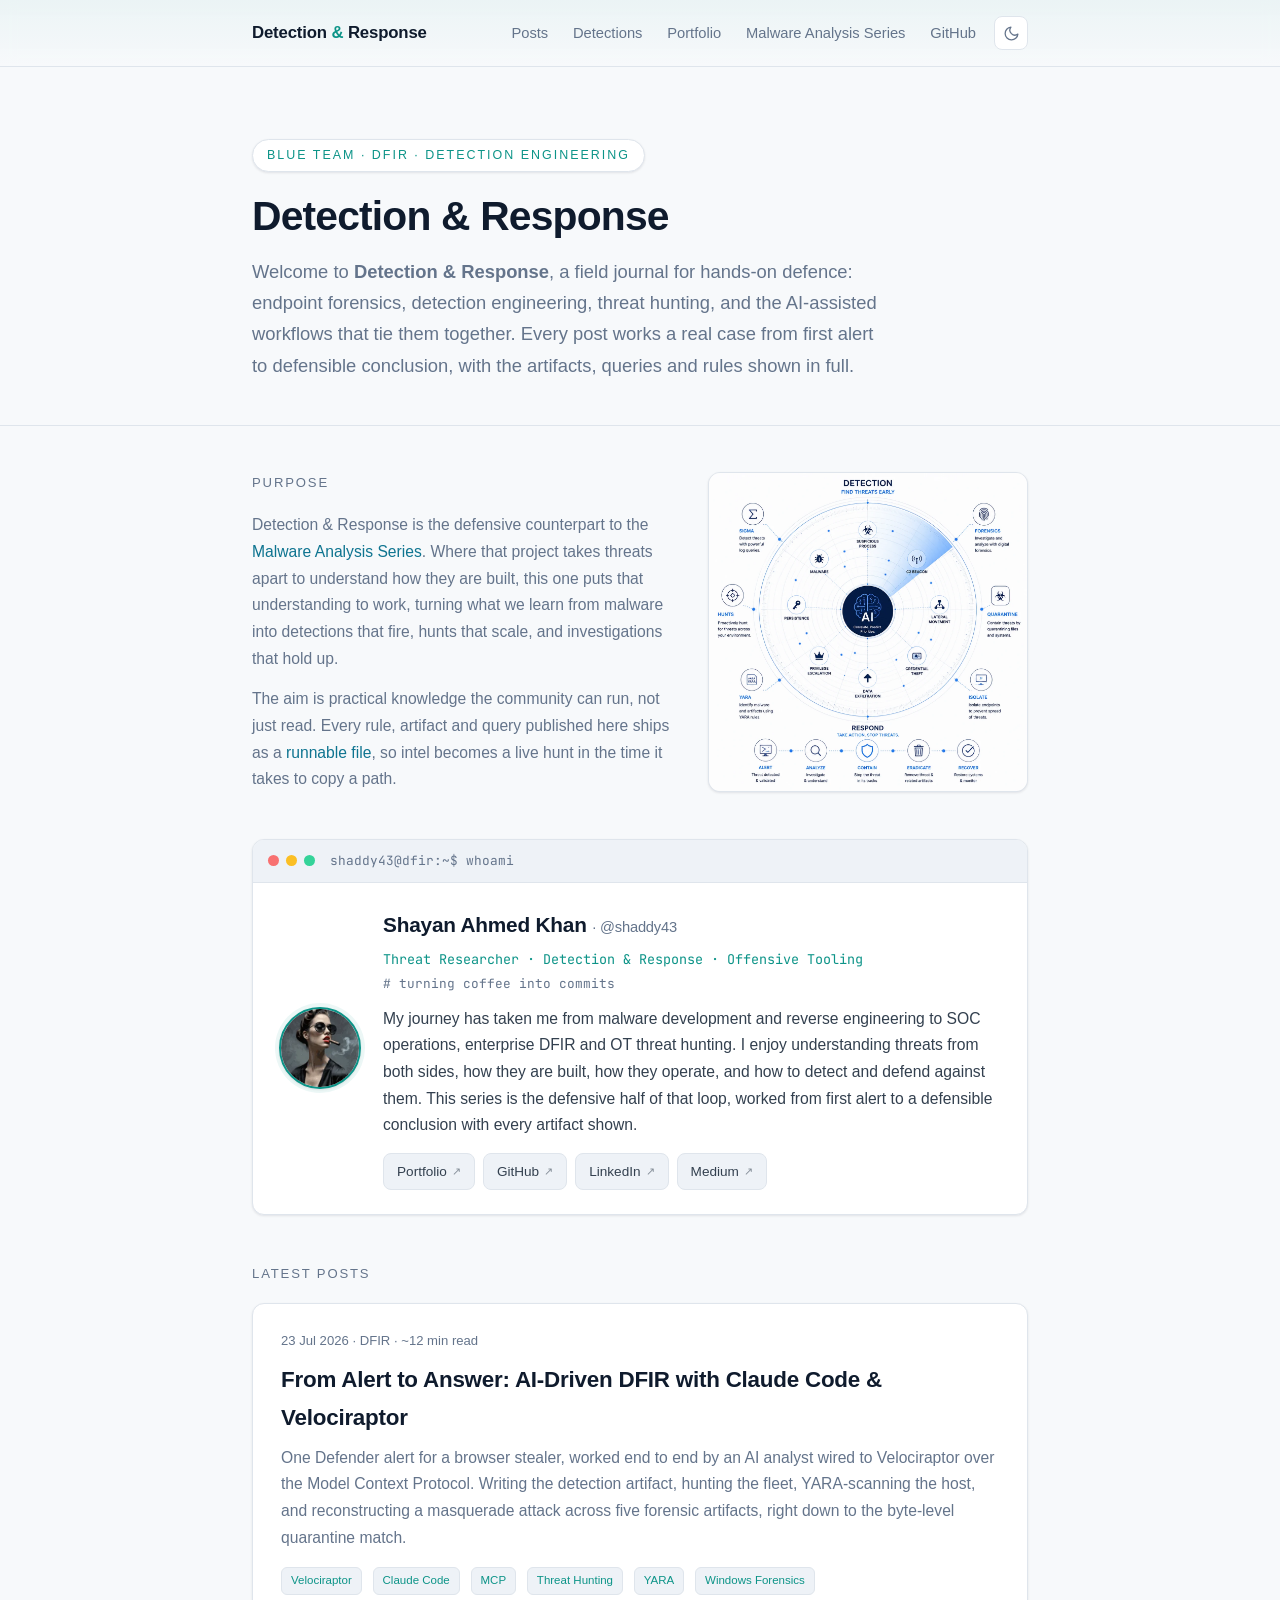
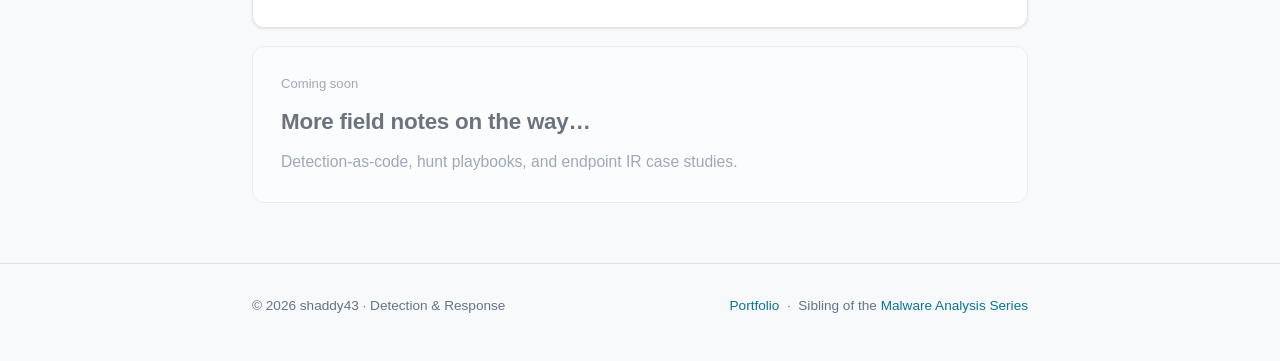
==== commit 6186d640: "Rewrite index copy in the series voice and resize the cover artwork The landing copy and whoami had " ====
--- a/index.html
+++ b/index.html
@@ -87,21 +87,39 @@
       <span class="eyebrow">Blue Team · DFIR · Detection Engineering</span>
       <h1>Detection &amp; Response</h1>
       <p>
-        The defender's half of the story. Where offense meets the endpoint, this is how you hunt it
-        down, reconstruct what happened from the traces it leaves behind, and turn raw telemetry into
-        answers. Hands-on incident response, detection engineering, and the automation that ties it
-        all together, written up the way I wish every case study was.
+        Welcome to <strong>Detection &amp; Response</strong>, a field journal for hands-on defence:
+        endpoint forensics, detection engineering, threat hunting, and the AI-assisted workflows that
+        tie them together. Every post works a real case from first alert to defensible conclusion,
+        with the artifacts, queries and rules shown in full.
       </p>
-      <figure class="cover-figure">
-        <img src="assets/img/site/cover.webp"
-             alt="The detection and response lifecycle: Sigma, YARA, hunts and forensics feeding an AI correlation core, surrounded by the threats it looks for, then the response chain — alert, analyse, contain, eradicate, recover."
-             width="1254" height="1254" fetchpriority="high" />
-        <figcaption>The ground this series covers: what we hunt for, what we hunt with, and what happens once we find it.</figcaption>
-      </figure>
     </div>
   </section>
 
   <main class="wrap">
+
+    <section class="purpose">
+      <div class="purpose-text">
+        <p class="section-title">Purpose</p>
+        <p>
+          Detection &amp; Response is the defensive counterpart to the
+          <a href="https://shaddy43.github.io/MalwareAnalysisSeries/" target="_blank" rel="noopener">Malware Analysis Series</a>.
+          Where that project takes threats apart to understand how they are built, this one puts that
+          understanding to work, turning what we learn from malware into detections that fire, hunts
+          that scale, and investigations that hold up.
+        </p>
+        <p>
+          The aim is practical knowledge the community can run, not just read. Every rule, artifact
+          and query published here ships as a
+          <a href="https://github.com/shaddy43/DetectionAndResponse/tree/main/detections" target="_blank" rel="noopener">runnable file</a>,
+          so intel becomes a live hunt in the time it takes to copy a path.
+        </p>
+      </div>
+      <figure class="cover-figure">
+        <img src="assets/img/site/cover.webp"
+             alt="The detection and response lifecycle: Sigma, YARA, hunts and forensics feeding an AI correlation core, surrounded by the threats it looks for, then the response chain — alert, analyse, contain, eradicate, recover."
+             width="1254" height="1254" loading="lazy" />
+      </figure>
+    </section>
 
     <section class="whoami">
       <div class="card">
@@ -113,12 +131,14 @@
           <img class="avatar" src="assets/img/site/avatar.webp" alt="Animated avatar of shaddy43" width="82" height="82" decoding="async" />
           <div class="who-main">
             <h2 class="name">Shayan Ahmed Khan <span class="handle">· @shaddy43</span></h2>
-            <p class="role">Threat Research · Detection &amp; Response · Offensive Tooling</p>
-            <p class="tagline">// turning alerts into answers</p>
+            <p class="role">Threat Researcher · Detection &amp; Response · Offensive Tooling</p>
+            <p class="tagline"># turning coffee into commits</p>
             <p class="bio">
-              I build offensive tooling, then turn around and hunt it. This series is the blue-team
-              side of that loop: endpoint forensics, detection-as-code, and AI-assisted investigation,
-              taken from first alert to a defensible conclusion, with every artifact shown.
+              My journey has taken me from malware development and reverse engineering to SOC
+              operations, enterprise DFIR and OT threat hunting. I enjoy understanding threats from
+              both sides, how they are built, how they operate, and how to detect and defend against
+              them. This series is the defensive half of that loop, worked from first alert to a
+              defensible conclusion with every artifact shown.
             </p>
             <div class="socials">
               <a class="social" href="https://shaddy43.github.io" target="_blank" rel="noopener">Portfolio <span class="ext">↗</span></a>
--- a/assets/css/style.css
+++ b/assets/css/style.css
@@ -161,19 +161,27 @@
 .hero h1 { font-size: 2.55rem; line-height: 1.12; margin: 0 0 16px; color: var(--heading); letter-spacing: -0.02em; text-wrap: balance; }
 .hero p { font-size: 1.15rem; color: var(--text-dim); max-width: 640px; margin: 0; }
 
-/* Cover artwork under the hero copy. The art has its own near-white background,
-   so it sits on a permanently light plate — in dark mode that reads as a
-   deliberate light surface rather than a glaring white square. */
-.cover-figure { margin: 38px auto 0; max-width: 700px; }
+/* ---------- Purpose band ---------- */
+/* Two columns so the cover artwork illustrates the copy instead of stacking
+   below it — it costs no extra vertical space that way. The art carries its
+   own near-white background, so it sits on a permanently light plate and
+   reads as a deliberate light surface in dark mode. */
+.purpose {
+  display: grid; grid-template-columns: 1fr 320px; gap: 34px; align-items: center;
+  margin: 46px 0 6px;
+}
+.purpose-text p:not(.section-title) { margin: 0 0 14px; color: var(--text-dim); font-size: 0.98rem; }
+.purpose-text p:last-child { margin-bottom: 0; }
+.purpose .section-title { margin-top: 0; }
+.cover-figure { margin: 0; }
 .cover-figure img {
   display: block; width: 100%; height: auto; background: #fdfdfe;
   border: 1px solid var(--border); border-radius: var(--radius); box-shadow: var(--shadow);
 }
-.cover-figure figcaption {
-  margin-top: 12px; font-size: 0.85rem; color: var(--text-dim);
-  text-align: center; font-style: italic; line-height: 1.5;
-}
-@media (max-width: 640px) { .cover-figure { margin-top: 28px; } }
+@media (max-width: 720px) {
+  .purpose { grid-template-columns: 1fr; gap: 24px; }
+  .cover-figure { max-width: 380px; margin: 0 auto; }
+}
 
 /* ---------- Whoami ---------- */
 .whoami { margin: 46px 0 6px; }
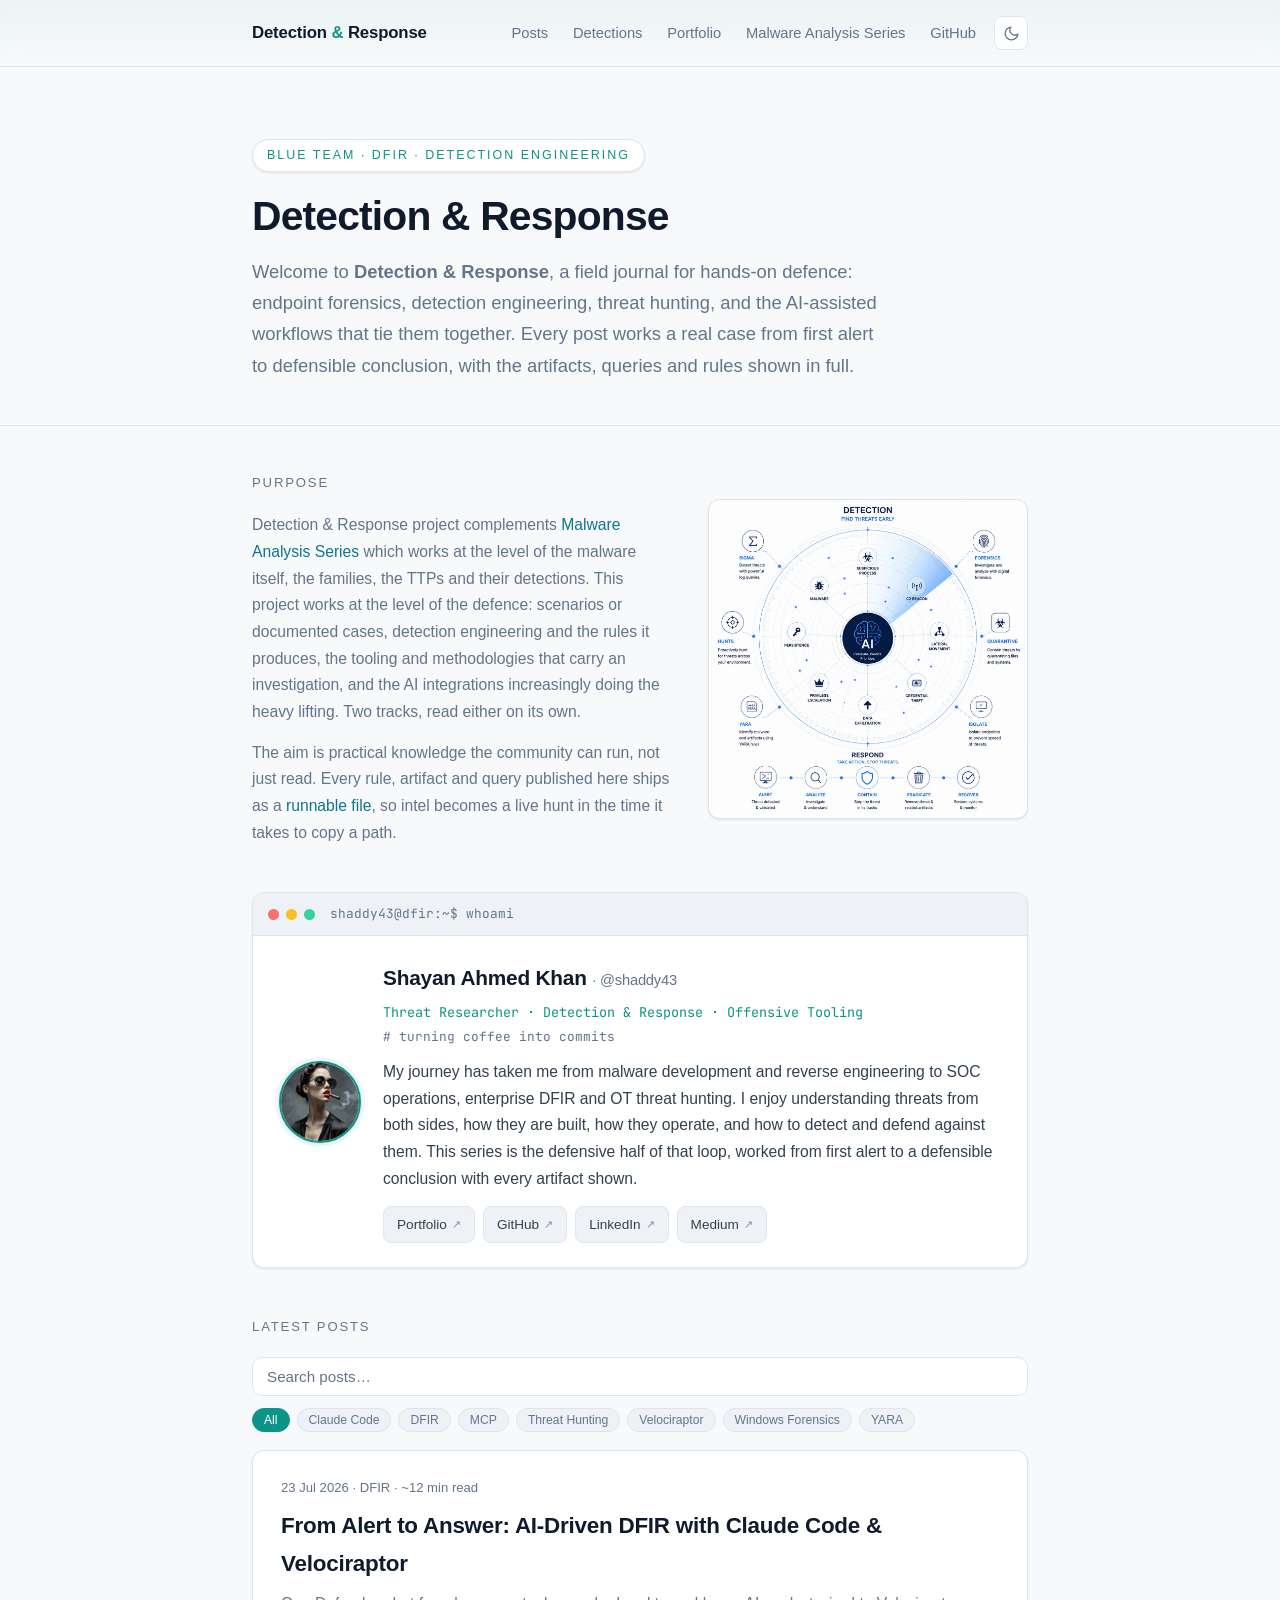
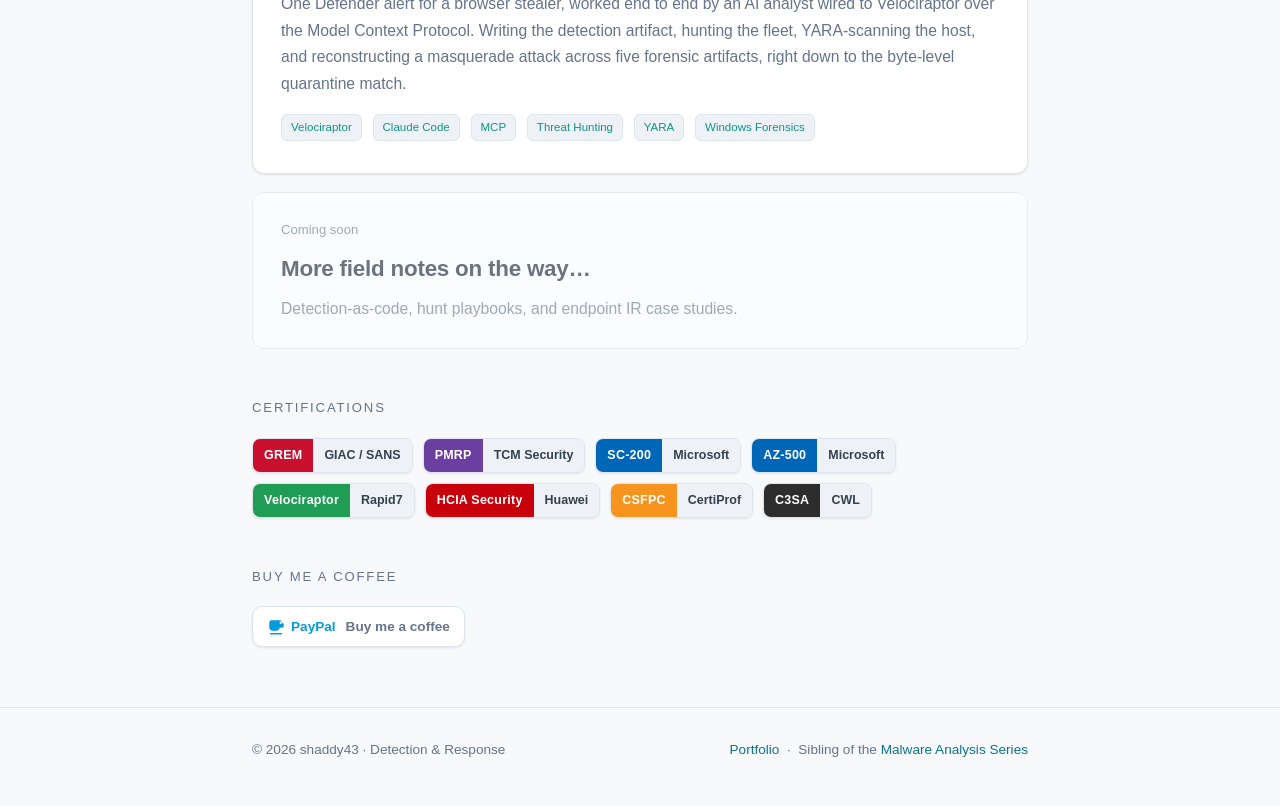
==== commit 79ae11fd: "Add post search and tag filtering, certifications and coffee badges Brings the index closer to the o" ====
--- a/index.html
+++ b/index.html
@@ -101,11 +101,13 @@
       <div class="purpose-text">
         <p class="section-title">Purpose</p>
         <p>
-          Detection &amp; Response is the defensive counterpart to the
-          <a href="https://shaddy43.github.io/MalwareAnalysisSeries/" target="_blank" rel="noopener">Malware Analysis Series</a>.
-          Where that project takes threats apart to understand how they are built, this one puts that
-          understanding to work, turning what we learn from malware into detections that fire, hunts
-          that scale, and investigations that hold up.
+          Detection &amp; Response project complements
+          <a href="https://shaddy43.github.io/MalwareAnalysisSeries/" target="_blank" rel="noopener">Malware Analysis Series</a>
+          which works at the level of the malware itself, the families, the TTPs and their
+          detections. This project works at the level of the defence: scenarios or documented cases,
+          detection engineering and the rules it produces, the tooling and methodologies that carry
+          an investigation, and the AI integrations increasingly doing the heavy lifting. Two tracks,
+          read either on its own.
         </p>
         <p>
           The aim is practical knowledge the community can run, not just read. Every rule, artifact
@@ -153,7 +155,16 @@
 
     <p class="section-title" id="posts">Latest Posts</p>
 
-    <a class="post-card" href="posts/from-alert-to-answer.html">
+    <div class="filter-bar">
+      <label class="visually-hidden" for="postSearch">Search posts</label>
+      <input type="search" id="postSearch" class="filter-search" placeholder="Search posts…"
+             autocomplete="off" />
+      <div class="filter-tags" id="filterTags" role="group" aria-label="Filter posts by tag"></div>
+    </div>
+    <p class="no-results" id="noResults" hidden>No posts match that filter.</p>
+
+    <a class="post-card" href="posts/from-alert-to-answer.html"
+       data-tags="dfir|velociraptor|claude code|mcp|threat hunting|yara|windows forensics">
       <div class="pmeta"><time datetime="2026-07-23">23 Jul 2026</time> · DFIR · ~12 min read</div>
       <h3>From Alert to Answer: AI-Driven DFIR with Claude Code &amp; Velociraptor</h3>
       <p>
@@ -172,10 +183,46 @@
       </div>
     </a>
 
-    <div class="post-card disabled">
+    <div class="post-card disabled" data-placeholder>
       <div class="pmeta">Coming soon</div>
       <h3>More field notes on the way…</h3>
       <p>Detection-as-code, hunt playbooks, and endpoint IR case studies.</p>
+    </div>
+
+    <p class="section-title">Certifications</p>
+    <div class="cert-row">
+      <a class="cert-badge" href="https://www.credly.com/badges/45a3ba35-3e34-4f94-bf47-bfde08b48de0/public_url" target="_blank" rel="noopener">
+        <span class="cert-key" style="background:#c8102e">GREM</span><span class="cert-val">GIAC / SANS</span>
+      </a>
+      <a class="cert-badge" href="https://www.credential.net/ff7a6f07-4c09-4d96-ab14-261b0d3f473a#gs.9t6ecb" target="_blank" rel="noopener">
+        <span class="cert-key" style="background:#6b3fa0">PMRP</span><span class="cert-val">TCM Security</span>
+      </a>
+      <a class="cert-badge" href="https://learn.microsoft.com/en-gb/users/shayanahmedkhan-2672/credentials/92d6bb32e0ae540e" target="_blank" rel="noopener">
+        <span class="cert-key" style="background:#0067b8">SC-200</span><span class="cert-val">Microsoft</span>
+      </a>
+      <a class="cert-badge" href="https://learn.microsoft.com/en-gb/users/shayanahmedkhan-2672/credentials/c4fac587e902016b" target="_blank" rel="noopener">
+        <span class="cert-key" style="background:#0067b8">AZ-500</span><span class="cert-val">Microsoft</span>
+      </a>
+      <a class="cert-badge" href="https://www.velociraptor-docs.org/training/" target="_blank" rel="noopener">
+        <span class="cert-key" style="background:#1f9d55">Velociraptor</span><span class="cert-val">Rapid7</span>
+      </a>
+      <span class="cert-badge">
+        <span class="cert-key" style="background:#c7000b">HCIA Security</span><span class="cert-val">Huawei</span>
+      </span>
+      <a class="cert-badge" href="https://www.credly.com/badges/5d4d391b-52ac-422d-a5d4-be2b1e304f09" target="_blank" rel="noopener">
+        <span class="cert-key" style="background:#f7941e">CSFPC</span><span class="cert-val">CertiProf</span>
+      </a>
+      <a class="cert-badge" href="https://app.kajabi.com/certificates/7f65a8b9" target="_blank" rel="noopener">
+        <span class="cert-key" style="background:#2d2d2d">C3SA</span><span class="cert-val">CWL</span>
+      </a>
+    </div>
+
+    <p class="section-title">Buy Me A Coffee</p>
+    <div class="badge-row">
+      <a class="social-badge b-coffee" href="https://paypal.me/shaddy43" target="_blank" rel="noopener">
+        <span class="badge-icon"><svg viewBox="0 0 24 24" aria-hidden="true"><path d="M18.5 3H6a3 3 0 00-3 3v6a5 5 0 005 5h4a5 5 0 004.9-4H19a3.5 3.5 0 000-7h-.5zm0 5H17V5h1.5a1.5 1.5 0 010 3zM4 20h16v2H4z"/></svg>PayPal</span>
+        <span class="badge-text">Buy me a coffee</span>
+      </a>
     </div>
   </main>
 
--- a/assets/css/style.css
+++ b/assets/css/style.css
@@ -249,6 +249,35 @@
 .post-card p { margin: 0; color: var(--text-dim); font-size: 0.98rem; }
 .post-card.disabled { opacity: 0.6; pointer-events: none; box-shadow: none; }
 
+/* ---------- Post search + tag filter ---------- */
+.visually-hidden {
+  position: absolute; width: 1px; height: 1px; padding: 0; margin: -1px;
+  overflow: hidden; clip: rect(0 0 0 0); white-space: nowrap; border: 0;
+}
+.filter-bar { margin: 0 0 18px; }
+.filter-search {
+  width: 100%; padding: 10px 14px; font-family: inherit; font-size: 0.95rem;
+  color: var(--text); background: var(--bg-panel);
+  border: 1px solid var(--border); border-radius: 10px;
+  transition: border-color .15s ease;
+}
+.filter-search::placeholder { color: var(--text-dim); }
+.filter-search:focus { outline: none; border-color: var(--accent); }
+.filter-search:focus-visible { outline: 2px solid var(--accent); outline-offset: 2px; }
+.filter-tags { display: flex; flex-wrap: wrap; gap: 7px; margin-top: 12px; }
+.filter-tag {
+  font-family: inherit; font-size: 0.76rem; color: var(--text-dim); cursor: pointer;
+  padding: 4px 11px; background: var(--bg-code);
+  border: 1px solid var(--border); border-radius: 999px;
+  transition: border-color .15s ease, color .15s ease, background .15s ease;
+}
+.filter-tag:hover { border-color: var(--accent); color: var(--accent); }
+.filter-tag:focus-visible { outline: 2px solid var(--accent); outline-offset: 2px; }
+.filter-tag[aria-pressed="true"] {
+  color: var(--bg-panel); background: var(--accent); border-color: var(--accent);
+}
+.no-results { color: var(--text-dim); font-style: italic; margin: 0 0 18px; }
+
 .tags { margin-top: 14px; }
 .tag {
   display: inline-block; font-size: 0.72rem; color: var(--accent);
@@ -325,6 +354,34 @@
 
 .back-link { display: inline-block; margin: 8px 0 0; color: var(--text-dim); font-size: 0.9rem; }
 .back-link:hover { color: var(--accent); text-decoration: none; }
+
+/* ---------- Certifications ---------- */
+.cert-row { display: flex; flex-wrap: wrap; gap: 10px; margin: 0 0 8px; }
+.cert-badge {
+  display: inline-flex; align-items: stretch; overflow: hidden;
+  border: 1px solid var(--border); border-radius: 8px;
+  font-size: 0.78rem; font-weight: 700; box-shadow: var(--shadow);
+  transition: transform .15s ease, box-shadow .15s ease;
+}
+a.cert-badge:hover { transform: translateY(-2px); box-shadow: var(--shadow-lg); text-decoration: none; }
+a.cert-badge:focus-visible { outline: 2px solid var(--accent); outline-offset: 2px; }
+.cert-key { padding: 6px 11px; color: #fff; letter-spacing: 0.02em; }
+.cert-val { padding: 6px 11px; background: var(--bg-code); color: var(--text); font-weight: 600; }
+
+/* ---------- Buy me a coffee ---------- */
+.badge-row { display: flex; flex-wrap: wrap; gap: 10px; margin: 0 0 8px; }
+.social-badge {
+  display: inline-flex; align-items: center; gap: 10px; padding: 8px 14px;
+  font-size: 0.85rem; font-weight: 600;
+  background: var(--bg-panel); border: 1px solid var(--border); border-radius: 10px;
+  color: var(--text); box-shadow: var(--shadow);
+  transition: border-color .15s ease, transform .15s ease;
+}
+.social-badge:hover { border-color: var(--accent); transform: translateY(-2px); text-decoration: none; }
+.badge-icon { display: inline-flex; align-items: center; gap: 6px; font-weight: 700; }
+.badge-icon svg { width: 18px; height: 18px; fill: currentColor; }
+.b-coffee .badge-icon { color: #009cde; }
+.badge-text { color: var(--text-dim); }
 
 /* ---------- Footer ---------- */
 .site-footer {
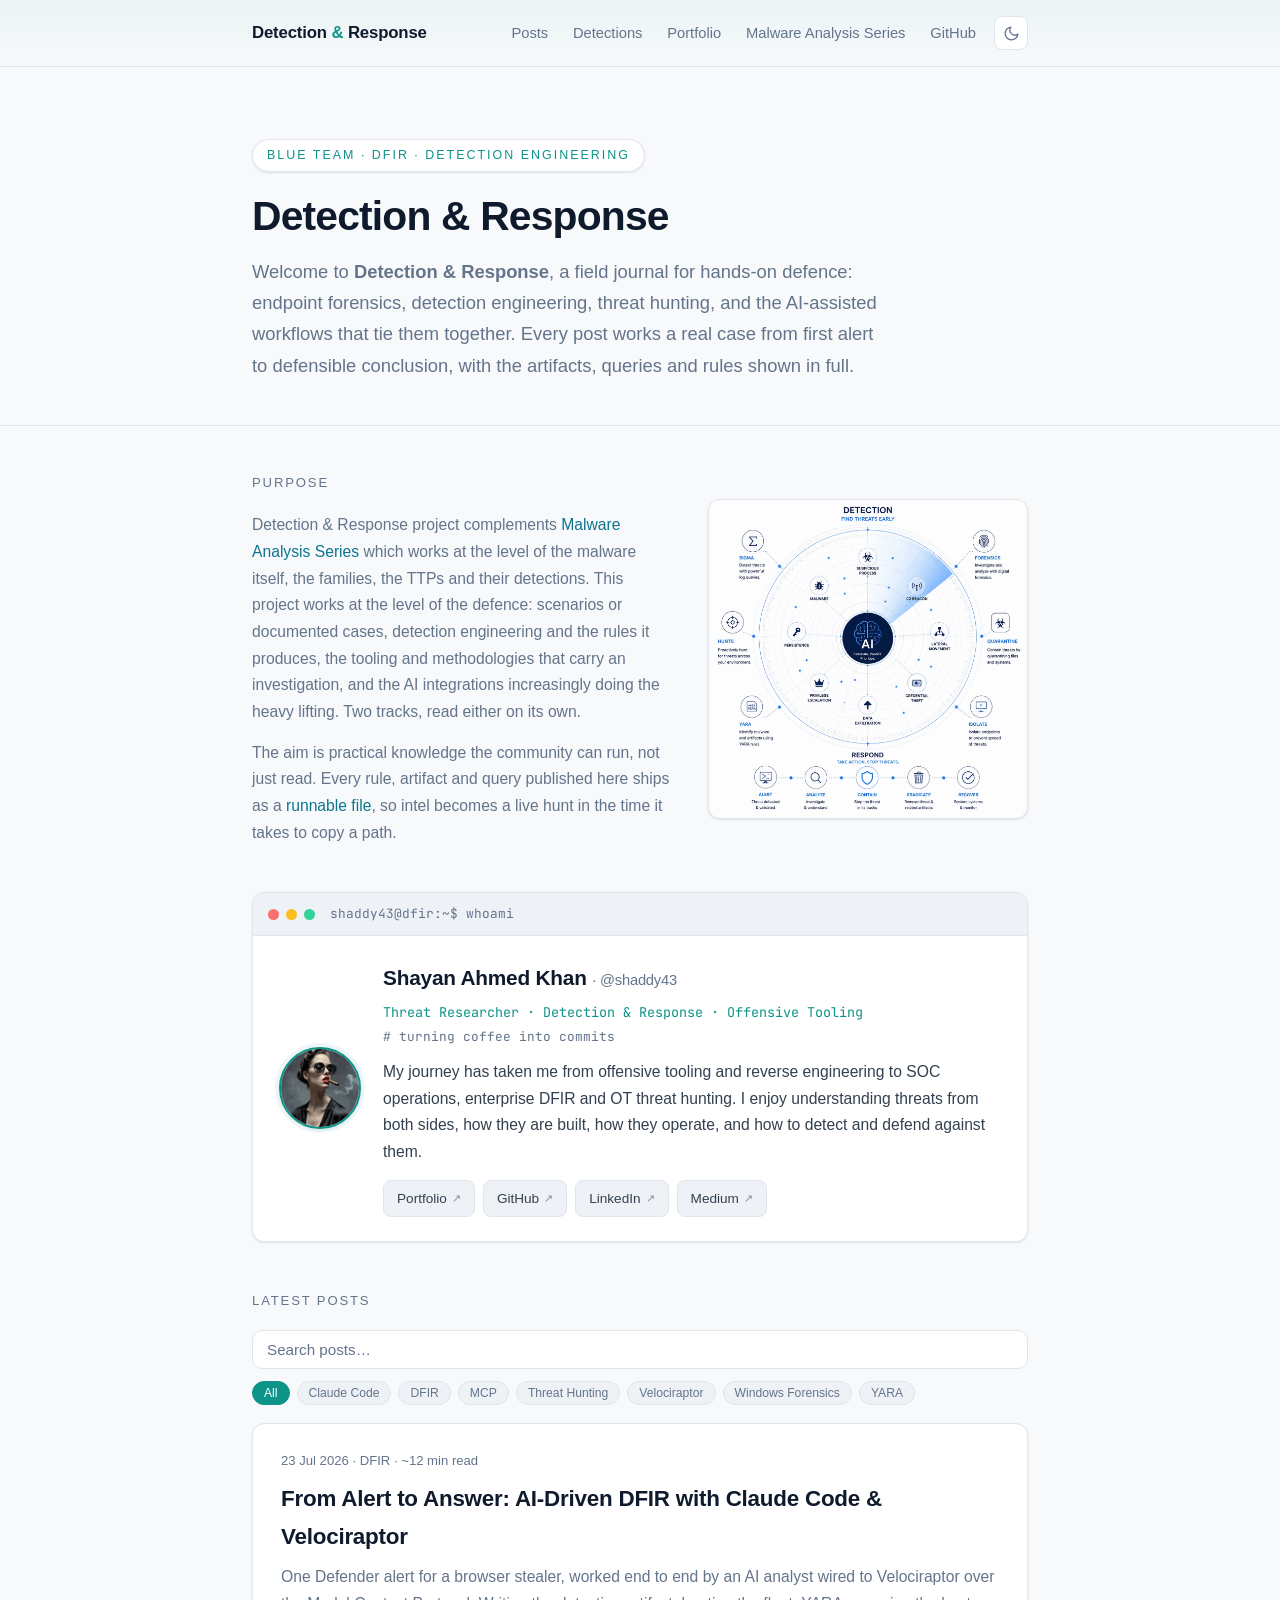
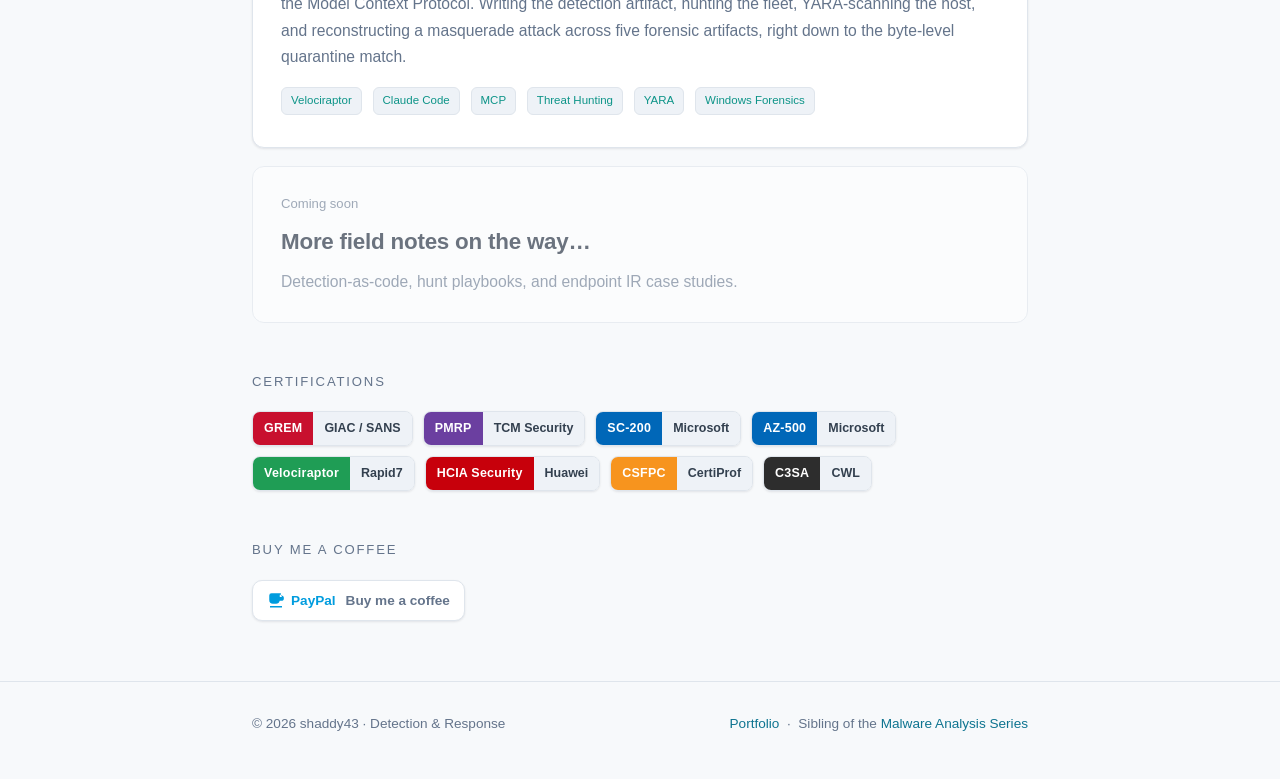
==== commit 51f0eef3: "Tighten the whoami bio Drop the closing sentence about the series being "the defensive half of that " ====
--- a/index.html
+++ b/index.html
@@ -136,11 +136,10 @@
             <p class="role">Threat Researcher · Detection &amp; Response · Offensive Tooling</p>
             <p class="tagline"># turning coffee into commits</p>
             <p class="bio">
-              My journey has taken me from malware development and reverse engineering to SOC
+              My journey has taken me from offensive tooling and reverse engineering to SOC
               operations, enterprise DFIR and OT threat hunting. I enjoy understanding threats from
               both sides, how they are built, how they operate, and how to detect and defend against
-              them. This series is the defensive half of that loop, worked from first alert to a
-              defensible conclusion with every artifact shown.
+              them.
             </p>
             <div class="socials">
               <a class="social" href="https://shaddy43.github.io" target="_blank" rel="noopener">Portfolio <span class="ext">↗</span></a>
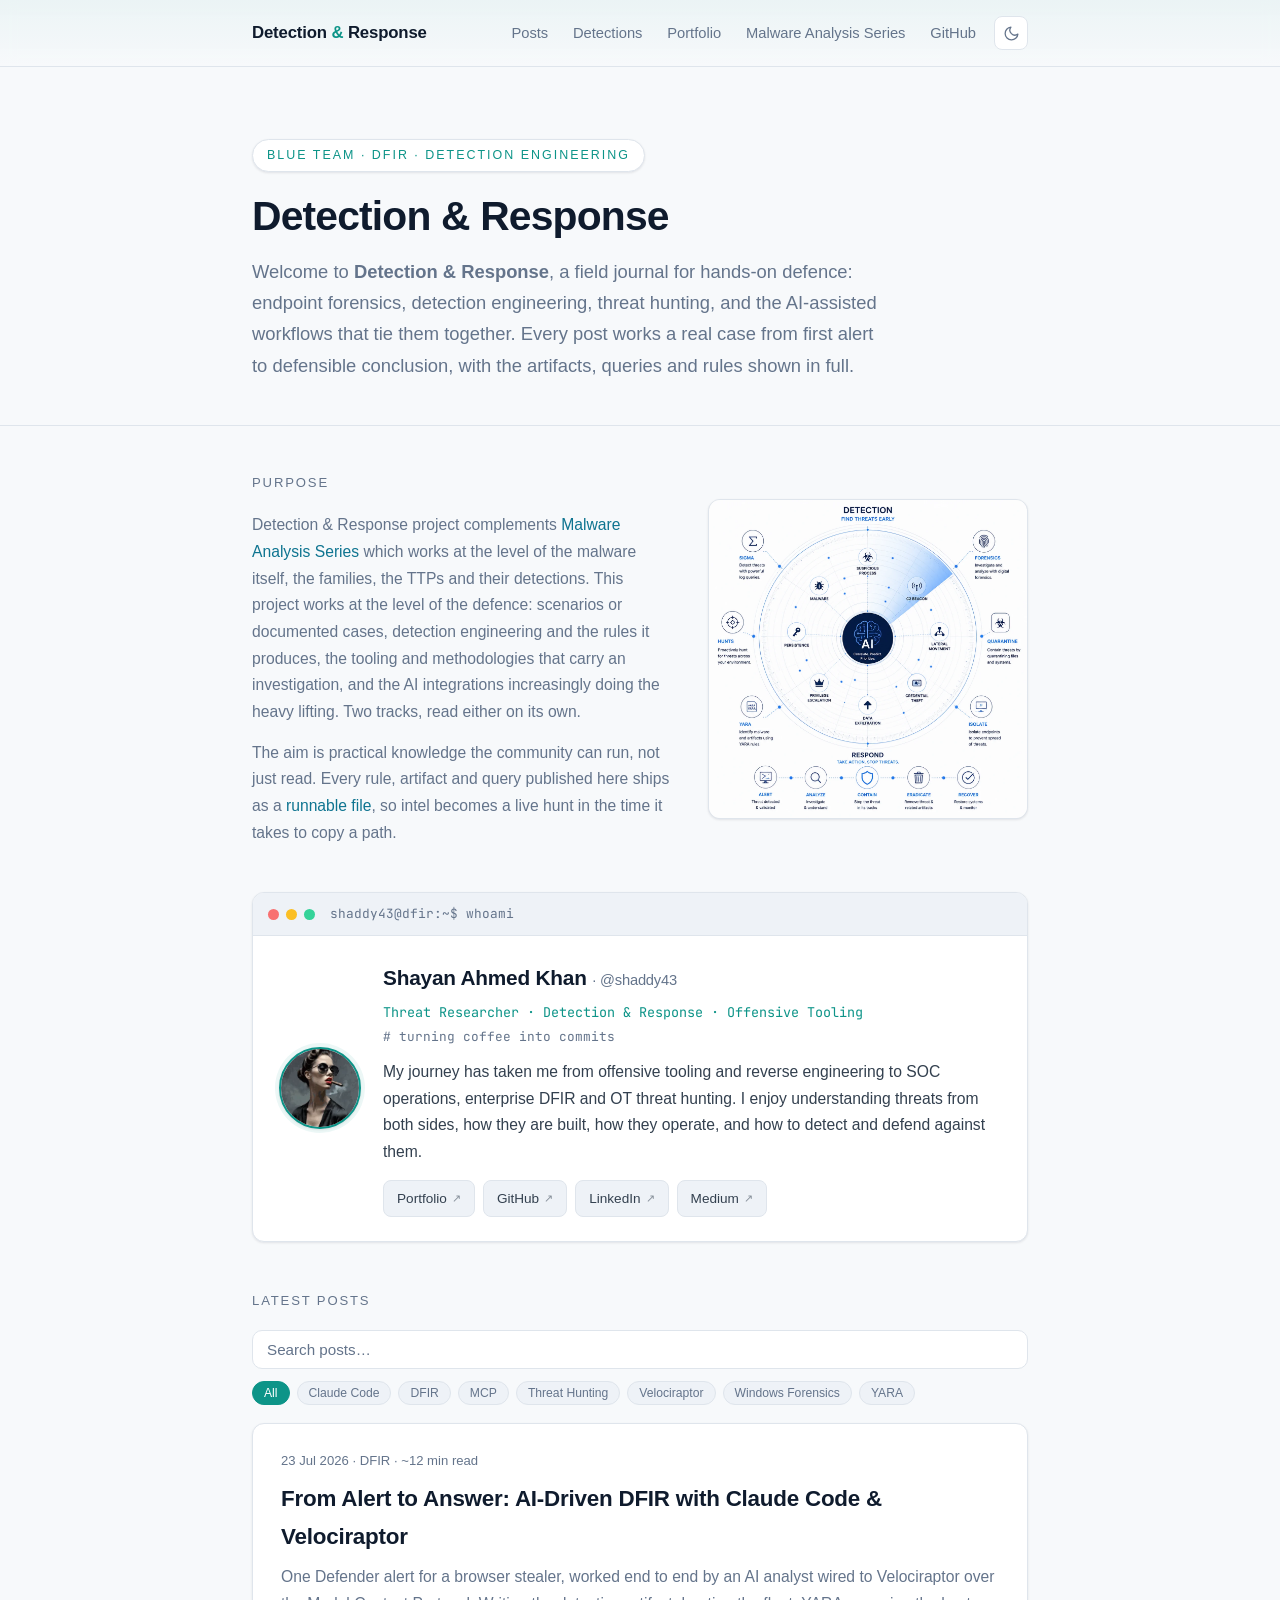
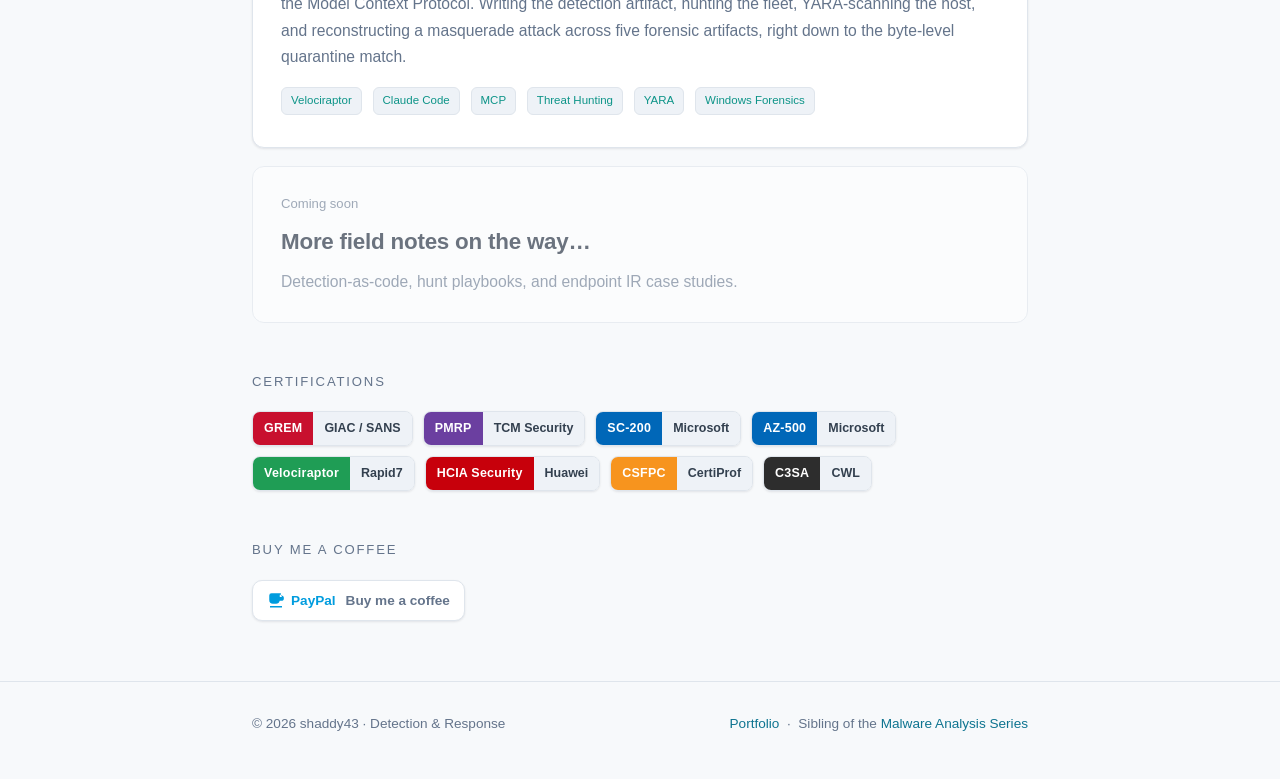
==== commit 52726f4f: "Add GoatCounter analytics with outbound-link event tracking Matches the setup in the portfolio and t" ====
--- a/index.html
+++ b/index.html
@@ -39,6 +39,17 @@
     } catch (e) {}
   </script>
   <script src="assets/js/site.js" defer></script>
+  <!-- GoatCounter web analytics (privacy-friendly, cookieless). -->
+  <!-- count.js counts page views automatically; the click handler in site.js -->
+  <!-- records clicks on outbound links (to other hosts) as GoatCounter events. -->
+  <!-- Internal links are intentionally NOT tracked as events, because -->
+  <!-- navigating to them already produces a page view for the destination — -->
+  <!-- tracking the click too would double-count. Event names are prefixed with -->
+  <!-- the site name so they can be told apart from the portfolio's and the -->
+  <!-- Malware Analysis Series' events in the shared GoatCounter account, -->
+  <!-- e.g. "DetectionAndResponse-outbound-view-on-github". -->
+  <script data-goatcounter="https://shaddy43.goatcounter.com/count"
+          async src="//gc.zgo.at/count.js"></script>
 
   <script type="application/ld+json">
   {
@@ -190,35 +201,35 @@
 
     <p class="section-title">Certifications</p>
     <div class="cert-row">
-      <a class="cert-badge" href="https://www.credly.com/badges/45a3ba35-3e34-4f94-bf47-bfde08b48de0/public_url" target="_blank" rel="noopener">
+      <a class="cert-badge" href="https://www.credly.com/badges/45a3ba35-3e34-4f94-bf47-bfde08b48de0/public_url" target="_blank" rel="noopener" data-event="DetectionAndResponse-outbound-cert-grem">
         <span class="cert-key" style="background:#c8102e">GREM</span><span class="cert-val">GIAC / SANS</span>
       </a>
-      <a class="cert-badge" href="https://www.credential.net/ff7a6f07-4c09-4d96-ab14-261b0d3f473a#gs.9t6ecb" target="_blank" rel="noopener">
+      <a class="cert-badge" href="https://www.credential.net/ff7a6f07-4c09-4d96-ab14-261b0d3f473a#gs.9t6ecb" target="_blank" rel="noopener" data-event="DetectionAndResponse-outbound-cert-pmrp">
         <span class="cert-key" style="background:#6b3fa0">PMRP</span><span class="cert-val">TCM Security</span>
       </a>
-      <a class="cert-badge" href="https://learn.microsoft.com/en-gb/users/shayanahmedkhan-2672/credentials/92d6bb32e0ae540e" target="_blank" rel="noopener">
+      <a class="cert-badge" href="https://learn.microsoft.com/en-gb/users/shayanahmedkhan-2672/credentials/92d6bb32e0ae540e" target="_blank" rel="noopener" data-event="DetectionAndResponse-outbound-cert-sc-200">
         <span class="cert-key" style="background:#0067b8">SC-200</span><span class="cert-val">Microsoft</span>
       </a>
-      <a class="cert-badge" href="https://learn.microsoft.com/en-gb/users/shayanahmedkhan-2672/credentials/c4fac587e902016b" target="_blank" rel="noopener">
+      <a class="cert-badge" href="https://learn.microsoft.com/en-gb/users/shayanahmedkhan-2672/credentials/c4fac587e902016b" target="_blank" rel="noopener" data-event="DetectionAndResponse-outbound-cert-az-500">
         <span class="cert-key" style="background:#0067b8">AZ-500</span><span class="cert-val">Microsoft</span>
       </a>
-      <a class="cert-badge" href="https://www.velociraptor-docs.org/training/" target="_blank" rel="noopener">
+      <a class="cert-badge" href="https://www.velociraptor-docs.org/training/" target="_blank" rel="noopener" data-event="DetectionAndResponse-outbound-cert-velociraptor">
         <span class="cert-key" style="background:#1f9d55">Velociraptor</span><span class="cert-val">Rapid7</span>
       </a>
       <span class="cert-badge">
         <span class="cert-key" style="background:#c7000b">HCIA Security</span><span class="cert-val">Huawei</span>
       </span>
-      <a class="cert-badge" href="https://www.credly.com/badges/5d4d391b-52ac-422d-a5d4-be2b1e304f09" target="_blank" rel="noopener">
+      <a class="cert-badge" href="https://www.credly.com/badges/5d4d391b-52ac-422d-a5d4-be2b1e304f09" target="_blank" rel="noopener" data-event="DetectionAndResponse-outbound-cert-csfpc">
         <span class="cert-key" style="background:#f7941e">CSFPC</span><span class="cert-val">CertiProf</span>
       </a>
-      <a class="cert-badge" href="https://app.kajabi.com/certificates/7f65a8b9" target="_blank" rel="noopener">
+      <a class="cert-badge" href="https://app.kajabi.com/certificates/7f65a8b9" target="_blank" rel="noopener" data-event="DetectionAndResponse-outbound-cert-c3sa">
         <span class="cert-key" style="background:#2d2d2d">C3SA</span><span class="cert-val">CWL</span>
       </a>
     </div>
 
     <p class="section-title">Buy Me A Coffee</p>
     <div class="badge-row">
-      <a class="social-badge b-coffee" href="https://paypal.me/shaddy43" target="_blank" rel="noopener">
+      <a class="social-badge b-coffee" href="https://paypal.me/shaddy43" target="_blank" rel="noopener" data-event="DetectionAndResponse-outbound-social-paypal">
         <span class="badge-icon"><svg viewBox="0 0 24 24" aria-hidden="true"><path d="M18.5 3H6a3 3 0 00-3 3v6a5 5 0 005 5h4a5 5 0 004.9-4H19a3.5 3.5 0 000-7h-.5zm0 5H17V5h1.5a1.5 1.5 0 010 3zM4 20h16v2H4z"/></svg>PayPal</span>
         <span class="badge-text">Buy me a coffee</span>
       </a>
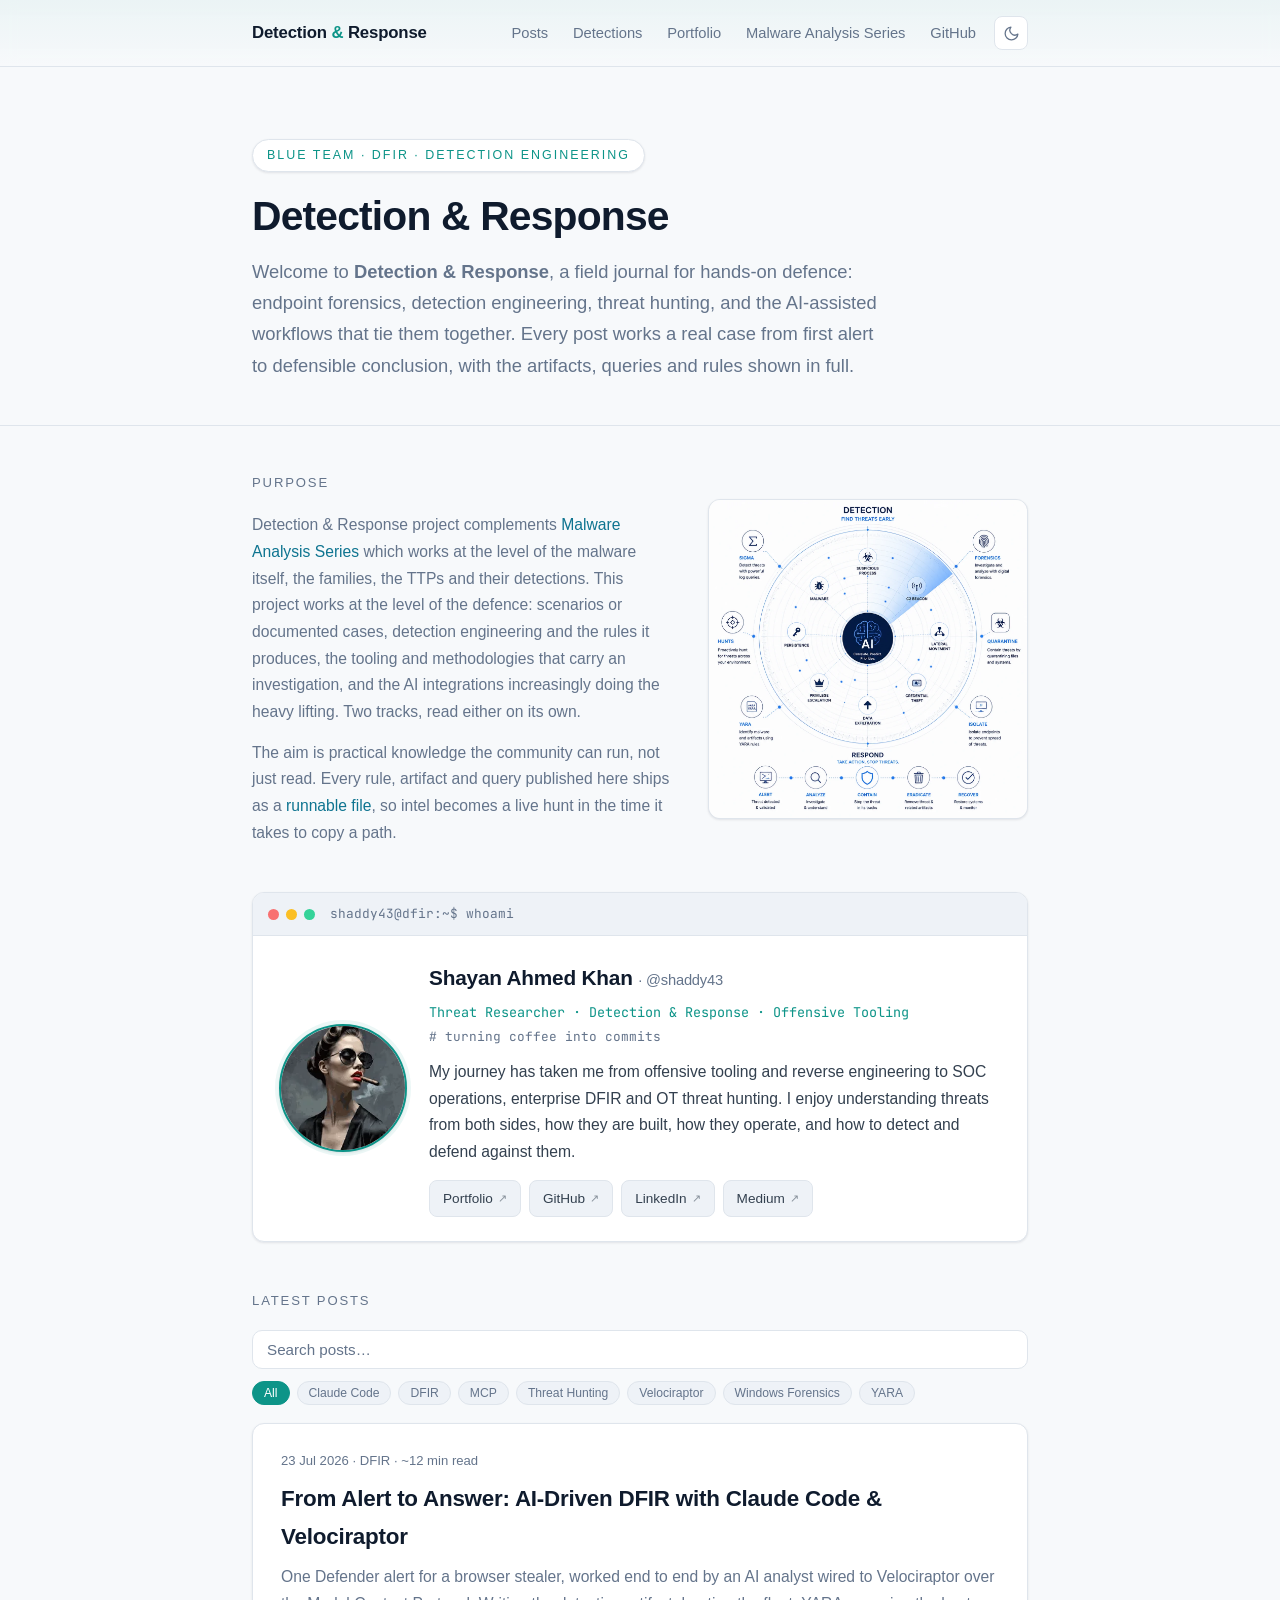
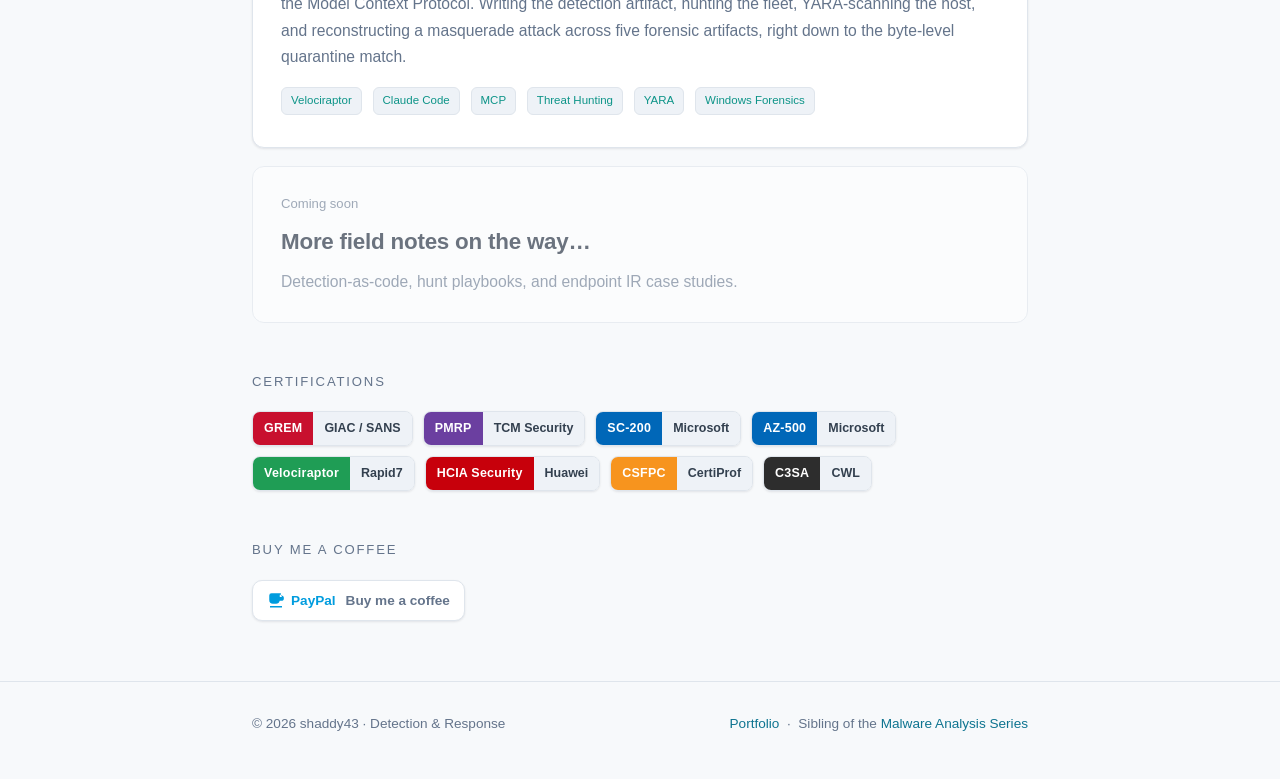
==== commit c5e83090: "Enlarge whoami avatar, fix mobile artifact-link overflow, animate all cert badges - Avatar grows fro" ====
--- a/index.html
+++ b/index.html
@@ -141,7 +141,7 @@
           <span class="label">shaddy43@dfir:~$ whoami</span>
         </div>
         <div class="body">
-          <img class="avatar" src="assets/img/site/avatar.webp" alt="Animated avatar of shaddy43" width="82" height="82" decoding="async" />
+          <img class="avatar" src="assets/img/site/avatar.webp" alt="Animated avatar of shaddy43" width="128" height="128" decoding="async" />
           <div class="who-main">
             <h2 class="name">Shayan Ahmed Khan <span class="handle">· @shaddy43</span></h2>
             <p class="role">Threat Researcher · Detection &amp; Response · Offensive Tooling</p>
--- a/assets/css/style.css
+++ b/assets/css/style.css
@@ -203,7 +203,7 @@
 }
 .whoami .body { display: flex; gap: 22px; padding: 24px 26px; align-items: center; }
 .avatar {
-  flex: 0 0 auto; width: 82px; height: 82px; border-radius: 50%;
+  flex: 0 0 auto; width: 128px; height: 128px; border-radius: 50%;
   object-fit: cover; background: var(--bg-code);
   border: 2px solid var(--accent);
   box-shadow: var(--shadow), 0 0 0 4px rgba(13,148,136,0.08);
@@ -363,7 +363,7 @@
   font-size: 0.78rem; font-weight: 700; box-shadow: var(--shadow);
   transition: transform .15s ease, box-shadow .15s ease;
 }
-a.cert-badge:hover { transform: translateY(-2px); box-shadow: var(--shadow-lg); text-decoration: none; }
+.cert-badge:hover { transform: translateY(-2px); box-shadow: var(--shadow-lg); text-decoration: none; }
 a.cert-badge:focus-visible { outline: 2px solid var(--accent); outline-offset: 2px; }
 .cert-key { padding: 6px 11px; color: #fff; letter-spacing: 0.02em; }
 .cert-val { padding: 6px 11px; background: var(--bg-code); color: var(--text); font-weight: 600; }
@@ -447,6 +447,9 @@
   padding: 6px 12px; border: 1px solid var(--border); border-radius: 8px;
   background: var(--bg-code); color: var(--text);
   transition: border-color .15s ease, color .15s ease;
+  /* Filenames are one long unbreakable token; let them wrap and shrink so the
+     block never pushes past the article on narrow screens. */
+  max-width: 100%; overflow-wrap: anywhere;
 }
 .detection-links a:hover { border-color: var(--accent); color: var(--accent); text-decoration: none; }
 
